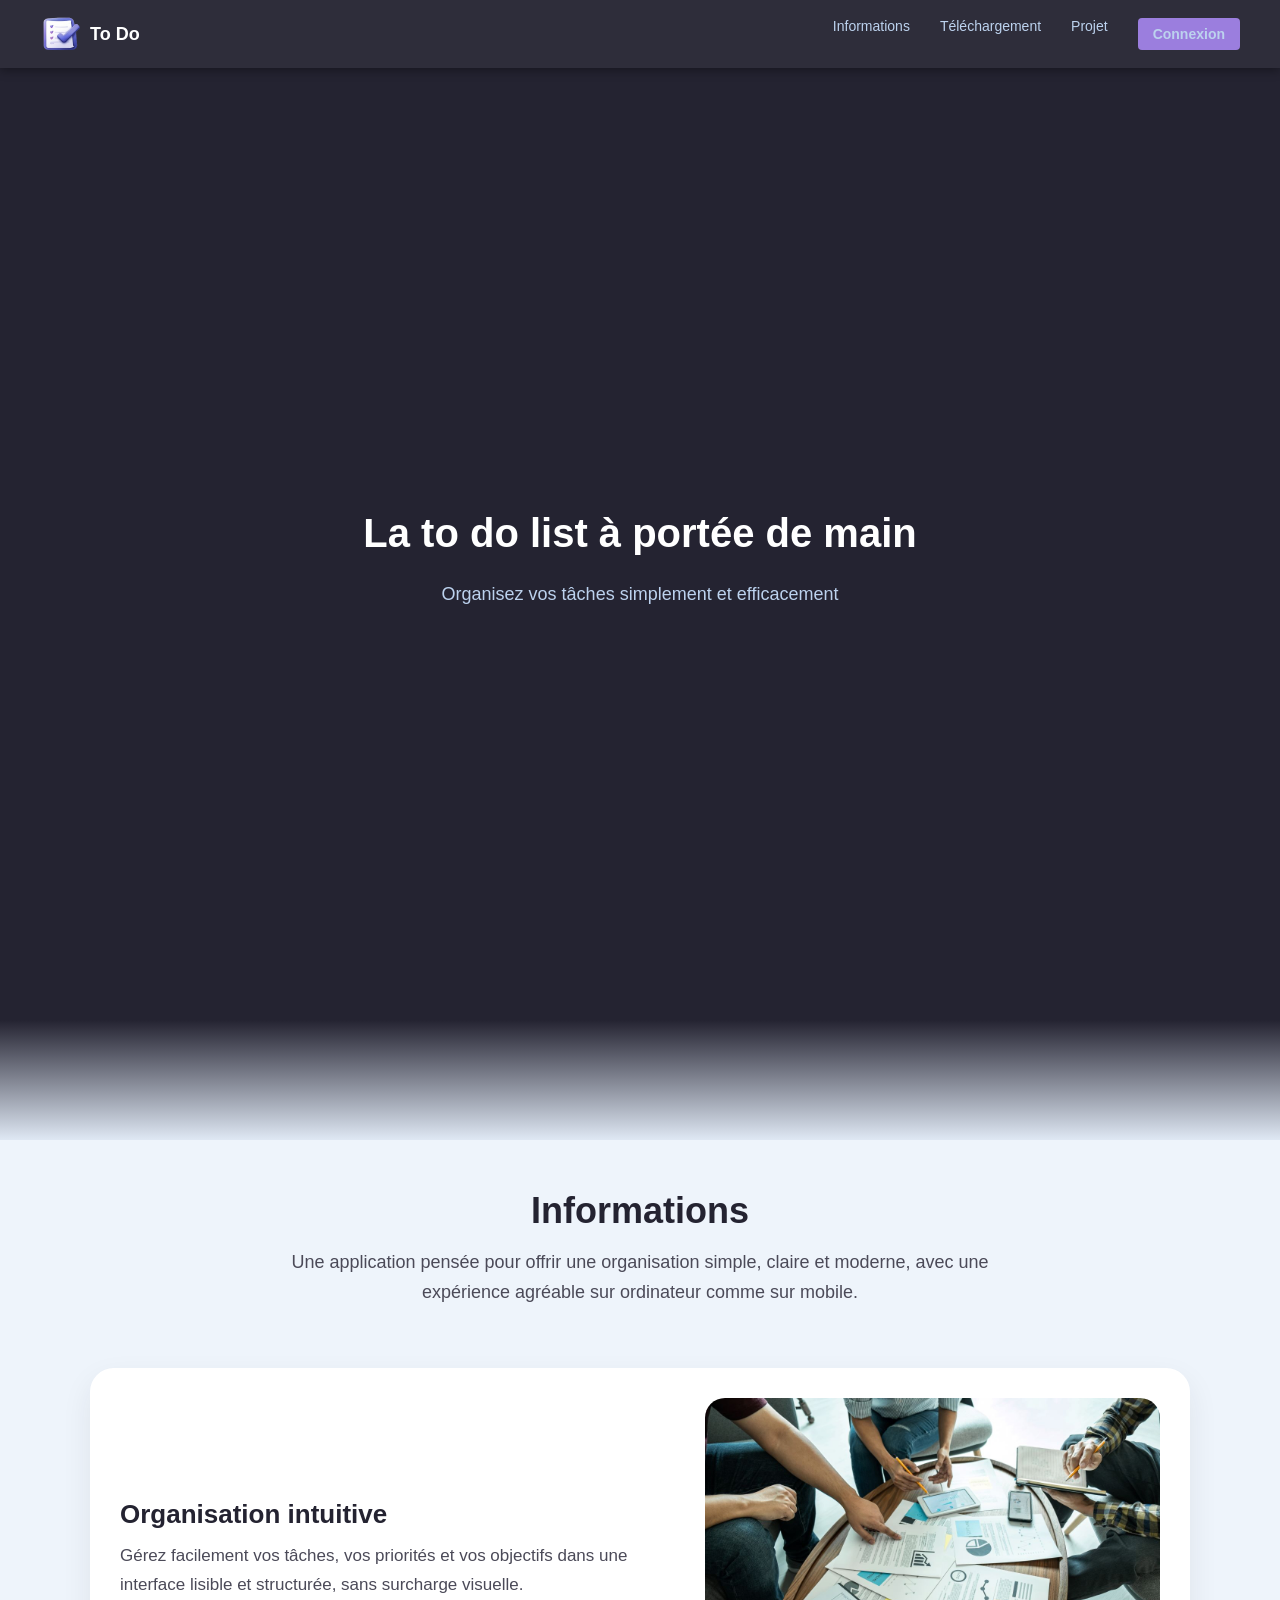
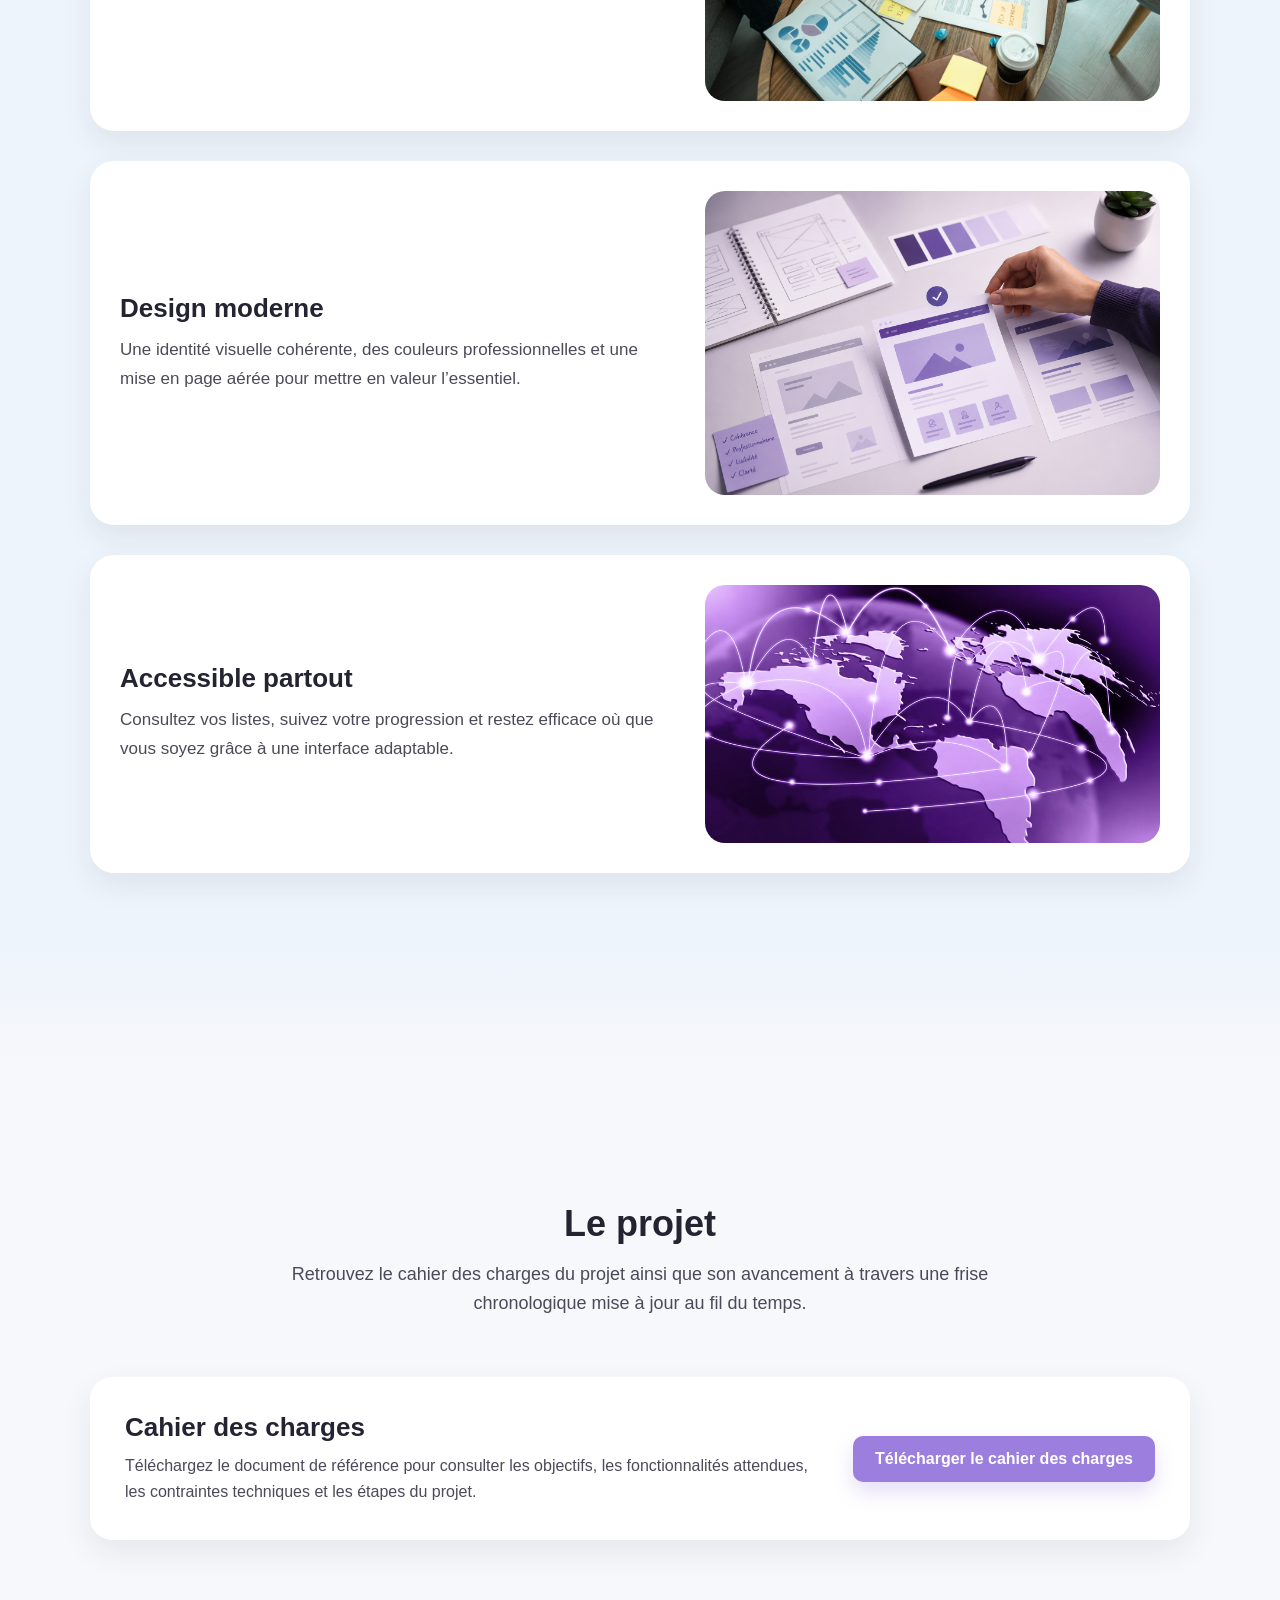
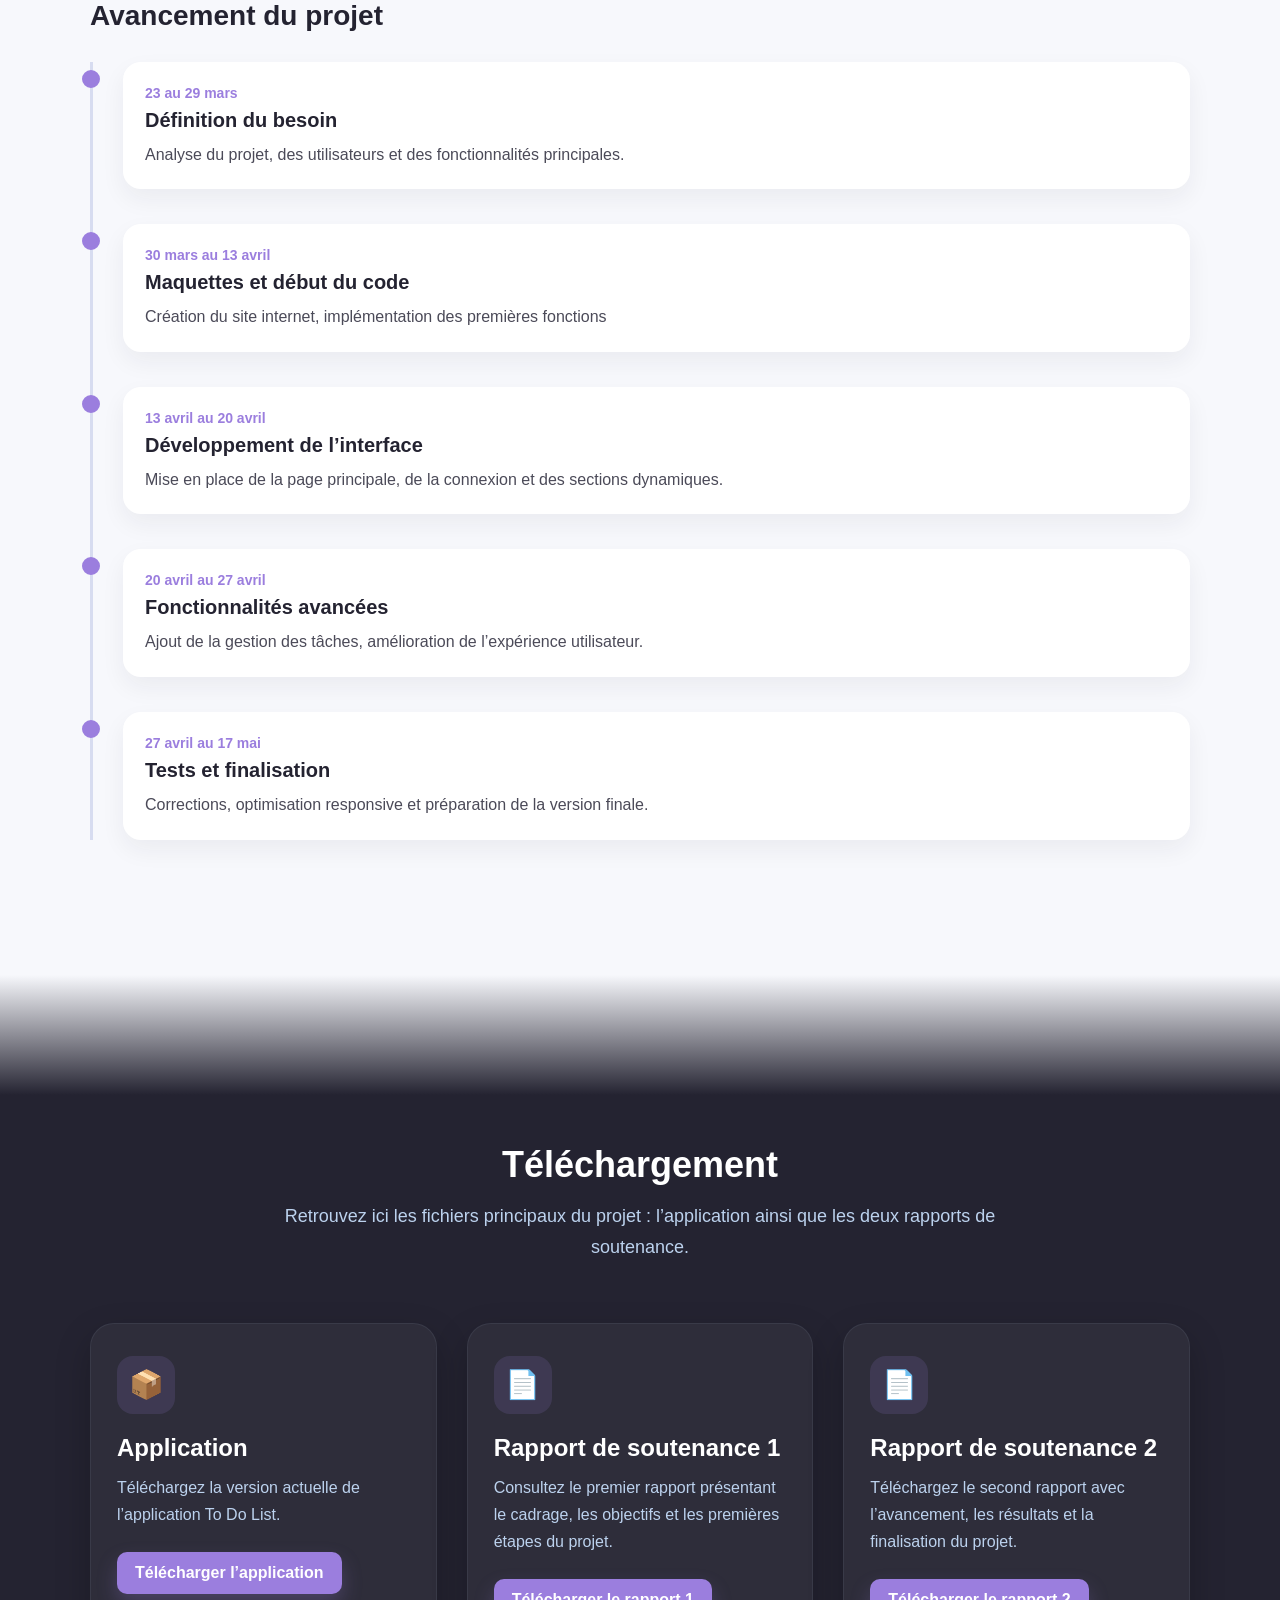
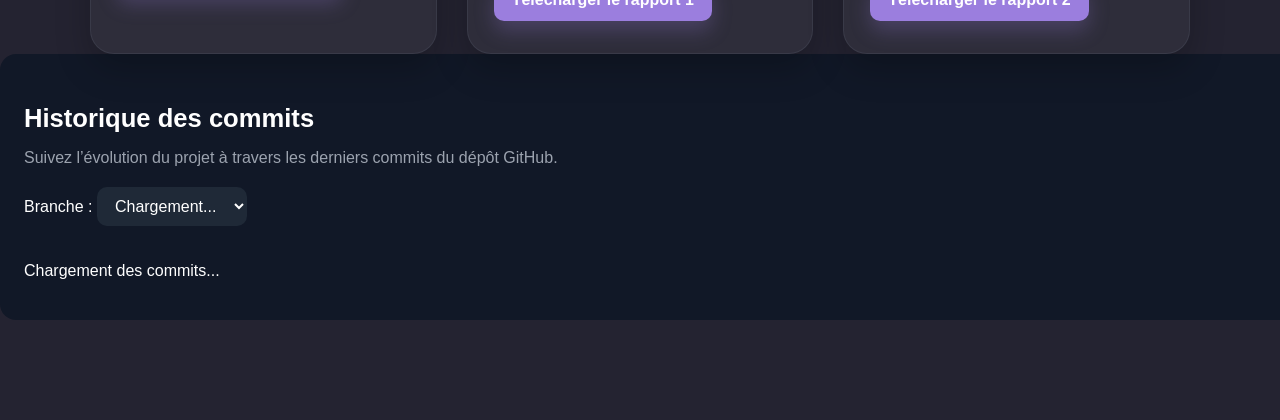
==== docs/index.html @ 69f5db8e "Rename accueil.html to index.html" ====
<!DOCTYPE html>
<html lang="fr">
<head>
    <meta charset="UTF-8">
    <meta name="viewport" content="width=device-width, initial-scale=1.0">
    <link rel="stylesheet" href="style.css">
    <title>To Do</title>
</head>

<script>
const OWNER = "S4Returnees";
const REPO = "Task-List";

const branchSelect = document.getElementById("branch-select");
const commitList = document.getElementById("commit-list");

async function loadBranches() {

    commitList.innerHTML = "Chargement...";

    const TOKEN = "TON_NOUVEAU_TOKEN";

    const url = `https://api.github.com/repos/${OWNER}/${REPO}/branches`;

    try {

        const response = await fetch(url, {
            headers: {
                Authorization: `Bearer ${TOKEN}`
            }
        });

        if (!response.ok) {
            throw new Error(`Erreur GitHub : ${response.status}`);
        }

        const branches = await response.json();

        branchSelect.innerHTML = "";

        branches.forEach(branch => {
            const option = document.createElement("option");
            option.value = branch.name;
            option.textContent = branch.name;
            branchSelect.appendChild(option);
        });

        if (branches.length > 0) {
            loadCommits(branches[0].name);
        }

    } catch (error) {
        console.error(error);

        commitList.innerHTML = `
            <p style="color:red;">
                Impossible de charger les branches : ${error.message}
            </p>
        `;
    }
}

async function loadCommits(branchName) {

    commitList.innerHTML = `
        <p class="loading-text">
            Chargement des commits...
        </p>
    `;

    try {

        const response = await fetch(
            `https://api.github.com/repos/${OWNER}/${REPO}/commits?sha=${branchName}`
        );

        if (!response.ok) {
            throw new Error(
                `Erreur GitHub : ${response.status}`
            );
        }

        const commits = await response.json();

        commitList.innerHTML = "";

        commits.forEach(commit => {

            const card = document.createElement("div");
            card.className = "commit-card";

            const date = new Date(
                commit.commit.author.date
            ).toLocaleString();

            card.innerHTML = `
                <div class="commit-message">
                    ${commit.commit.message}
                </div>

                <div class="commit-meta">
                    👤 ${commit.commit.author.name}<br>
                    📅 ${date}
                </div>

                <a
                    class="commit-link"
                    href="${commit.html_url}"
                    target="_blank"
                >
                    Voir le commit →
                </a>
            `;

            commitList.appendChild(card);
        });

    } catch (error) {

        console.error(error);

        commitList.innerHTML = `
            <p style="color:red;">
                Impossible de charger les commits :
                ${error.message}
            </p>
        `;
    }
}

branchSelect.addEventListener("change", (e) => {
    loadCommits(e.target.value);
});

loadBranches();
</script>

<body>
<header class="header">
    <div class="container">
        <div class="logo-container">
            <img src="images/logo_v1.png" alt="Logo" class="logo">
            <span class="title">To Do</span>
        </div>

        <nav class="nav">
            <a href="#information">Informations</a>
            <a href="#telechargement">Téléchargement</a>
            <a href="#projet">Projet</a>
            <a href="connection.html" class="btn-login">Connexion</a>
        </nav>
    </div>
</header>

<section class="hero">
    <h1>La to do list à portée de main</h1>
    <p>Organisez vos tâches simplement et efficacement</p>
</section>

<section id="information" class="info-section">
<div class="section-transition transition-dark-to-light"></div>

    <div class="info-container">
        <div class="info-intro">
            <h2>Informations</h2>
            <p>
                Une application pensée pour offrir une organisation simple, claire
                et moderne, avec une expérience agréable sur ordinateur comme sur mobile.
            </p>
        </div>

        <div class="info-grid">
            <div class="info-card">
                <div class="info-card-text">
                    <h3>Organisation intuitive</h3>
                    <p>
                        Gérez facilement vos tâches, vos priorités et vos objectifs dans
                        une interface lisible et structurée, sans surcharge visuelle.
                    </p>
                </div>
                <div class="info-card-image">
                    <img src="images/gestion.png" alt="Organisation des tâches">
                </div>
            </div>

            <div class="info-card">
                <div class="info-card-text">
                    <h3>Design moderne</h3>
                    <p>
                        Une identité visuelle cohérente, des couleurs professionnelles
                        et une mise en page aérée pour mettre en valeur l’essentiel.
                    </p>
                </div>
                <div class="info-card-image">
                    <img src="images/design.png" alt="Design moderne de l'application">
                </div>
            </div>

            <div class="info-card">
                <div class="info-card-text">
                    <h3>Accessible partout</h3>
                    <p>
                        Consultez vos listes, suivez votre progression et restez efficace
                        où que vous soyez grâce à une interface adaptable.
                    </p>
                </div>
                <div class="info-card-image">
                    <img src="images/accessible.png" alt="Application accessible partout">
                </div>
            </div>
        </div>
    </div>

    <div class="section-transition transition-light-to-project"></div>
</section>
<section id="projet" class="project-section">
    <div class="project-container">

        <div class="project-intro">
            <h2>Le projet</h2>
            <p>
                Retrouvez le cahier des charges du projet ainsi que son avancement
                à travers une frise chronologique mise à jour au fil du temps.
            </p>
        </div>

        <div class="project-doc">
            <div class="project-doc-text">
                <h3>Cahier des charges</h3>
                <p>
                    Téléchargez le document de référence pour consulter les objectifs,
                    les fonctionnalités attendues, les contraintes techniques et les
                    étapes du projet.
                </p>
            </div>

            <a href="documents/cahier_des_charges.pdf" download class="download-btn">
                Télécharger le cahier des charges
            </a>
        </div>

        <div class="timeline-block">
            <h3>Avancement du projet</h3>

            <div class="timeline">
                <div class="timeline-item done">
                    <div class="timeline-dot"></div>
                    <div class="timeline-content">
                        <span class="timeline-date">23 au 29 mars</span>
                        <h4>Définition du besoin</h4>
                        <p>Analyse du projet, des utilisateurs et des fonctionnalités principales.</p>
                    </div>
                </div>

                <div class="timeline-item done">
                    <div class="timeline-dot"></div>
                    <div class="timeline-content">
                        <span class="timeline-date">30 mars au 13 avril</span>
                        <h4>Maquettes et début du code</h4>
                        <p>Création du site internet, implémentation des premières fonctions</p>
                    </div>
                </div>

                <div class="timeline-item done">
                    <div class="timeline-dot"></div>
                    <div class="timeline-content">
                        <span class="timeline-date">13 avril au 20 avril</span>
                        <h4>Développement de l’interface</h4>
                        <p>Mise en place de la page principale, de la connexion et des sections dynamiques.</p>
                    </div>
                </div>

                <div class="timeline-item done">
                    <div class="timeline-dot"></div>
                    <div class="timeline-content">
                        <span class="timeline-date">20 avril au 27 avril</span>
                        <h4>Fonctionnalités avancées</h4>
                        <p>Ajout de la gestion des tâches, amélioration de l’expérience utilisateur.</p>
                    </div>
                </div>

                <div class="timeline-item done">
                    <div class="timeline-dot"></div>
                    <div class="timeline-content">
                        <span class="timeline-date">27 avril au 17 mai</span>
                        <h4>Tests et finalisation</h4>
                        <p>Corrections, optimisation responsive et préparation de la version finale.</p>
                    </div>
                </div>
            </div>
        </div>

    </div>
</section>
<section id="telechargement" class="download-section">
    <div class="section-transition transition-project-to-download"></div>

    <div class="download-container">
        <div class="download-intro">
            <h2>Téléchargement</h2>
            <p>
                Retrouvez ici les fichiers principaux du projet : l’application
                ainsi que les deux rapports de soutenance.
            </p>
        </div>

        <div class="download-grid">
            <div class="download-card">
                <div class="download-icon">📦</div>
                <h3>Application</h3>
                <p>
                    Téléchargez la version actuelle de l’application To Do List.
                </p>
                <a href="telechargements/application.zip" download class="download-btn-dark">
                    Télécharger l’application
                </a>
            </div>

            <div class="download-card">
                <div class="download-icon">📄</div>
                <h3>Rapport de soutenance 1</h3>
                <p>
                    Consultez le premier rapport présentant le cadrage, les objectifs
                    et les premières étapes du projet.
                </p>
                <a href="telechargements/rapport_soutenance_1.pdf" download class="download-btn-dark">
                    Télécharger le rapport 1
                </a>
            </div>

            <div class="download-card">
                <div class="download-icon">📄</div>
                <h3>Rapport de soutenance 2</h3>
                <p>
                    Téléchargez le second rapport avec l’avancement, les résultats
                    et la finalisation du projet.
                </p>
                <a href="telechargements/rapport_soutenance_2.pdf" download class="download-btn-dark">
                    Télécharger le rapport 2
                </a>
            </div>
        </div>
    </div>
<div class="github-history">
    <div class="github-history-header">
        <h3>Historique des commits</h3>
        <p>
            Suivez l’évolution du projet à travers les derniers commits du dépôt GitHub.
        </p>
    </div>

    <!-- Sélection de branche -->
    <div class="branch-selector">
        <label for="branch-select">Branche :</label>

        <select id="branch-select">
            <option>Chargement...</option>
        </select>
    </div>

    <!-- Liste scrollable -->
    <div id="commit-list" class="commit-list">
        <p class="loading-text">Chargement des commits...</p>
    </div>
</div>
</section>

</body>
---- docs/style.css ----
html {
    scroll-behavior: smooth;
}

body {
    margin: 0;
    font-family: Arial, sans-serif;
    background-color: #242331;
    color: white;
}

.header {
    position: fixed;
    top: 0;
    width: 100%;
    background-color: #2e2d3a;
    box-shadow: 0 2px 10px rgba(0,0,0,0.4);
    z-index: 1000;
}

.container {
    max-width: 1200px;
    margin: auto;
    padding: 15px 30px;

    display: flex;
    justify-content: space-between;
    align-items: center;
}

.logo-container {
    display: flex;
    align-items: center;
    gap: 10px;
}

.logo {
    width: 40px;
}

.title {
    font-weight: bold;
    font-size: 18px;
}

.btn-login {
    background-color: #9b7ede;
    color: white;
    padding: 8px 15px;
    border-radius: 4px;
    text-decoration: none;
    font-weight: bold;
    transition: 0.3s;
}

.btn-login:hover {
    background-color: #7e63c9;
}

.nav {
    display: flex;
    gap: 30px;
}

.nav a {
    text-decoration: none;
    color: #bcd2ee;
    font-size: 14px;
    position: relative;
    transition: 0.3s;
}

.nav a:hover {
    color: #9b7ede;
}

.nav a::after {
    content: "";
    position: absolute;
    bottom: -5px;
    left: 0;
    width: 0;
    height: 2px;
    background: #9b7ede;
    transition: 0.3s;
}

.nav a:hover::after {
    width: 100%;
}

.hero {
    height: 100vh;
    display: flex;
    flex-direction: column;
    justify-content: center;
    align-items: center;

    text-align: center;
    padding: 20px;
}

.hero h1 {
    font-size: 40px;
    margin-bottom: 10px;
}

.hero p {
    color: #bcd2ee;
    font-size: 18px;
}

body {
    padding-top: 80px;
}

.section-transition {
    width: 100%;
    height: 120px;
}

.transition-dark-to-light {
    background: linear-gradient(to bottom, #242331 0%, #dfe8f4 100%);
}

.transition-light-to-project {
    background: linear-gradient(to bottom, #eef4fb 0%, #f7f8fc 100%);
}


.info-section {
    background: #eef4fb;
    color: #242331;
    scroll-margin-top: 100px;
}

.info-container {
    max-width: 1100px;
    margin: 0 auto;
    padding: 20px 20px 80px 20px;
}

.info-intro {
    text-align: center;
    margin-bottom: 60px;
}

.info-intro h2 {
    font-size: 36px;
    margin-bottom: 15px;
}

.info-intro p {
    max-width: 760px;
    margin: 0 auto;
    font-size: 18px;
    line-height: 1.7;
    color: #4b4a58;
}


.info-grid {
    display: flex;
    flex-direction: column;
    gap: 30px;
}

.info-card {
    background: white;
    border-radius: 24px;
    padding: 30px;
    box-shadow: 0 12px 30px rgba(36, 35, 49, 0.08);

    display: flex;
    align-items: center;
    justify-content: space-between;
    gap: 30px;
    flex-wrap: wrap;

    opacity: 0;
    transform: translateY(30px);
    animation: fadeUp 0.8s ease forwards;
}

.info-card:nth-child(2) {
    animation-delay: 0.15s;
}

.info-card:nth-child(3) {
    animation-delay: 0.3s;
}

.info-card-text {
    flex: 1 1 420px;
}

.info-card-text h3 {
    margin-top: 0;
    margin-bottom: 12px;
    font-size: 26px;
    color: #242331;
}

.info-card-text p {
    margin: 0;
    font-size: 17px;
    line-height: 1.7;
    color: #4b4a58;
}

.info-card-image {
    flex: 1 1 320px;
    min-height: 220px;
    border-radius: 20px;
    overflow: hidden;
    background: #dfe8f4;
    display: flex;
    align-items: center;
    justify-content: center;
}

.info-card-image img {
    width: 100%;
    height: 100%;
    object-fit: cover;
    display: block;
}


@keyframes fadeUp {
    to {
        opacity: 1;
        transform: translateY(0);
    }
}

.project-section {
    background: #f7f8fc;
    color: #242331;
    padding: 100px 20px;
    scroll-margin-top: 100px;
}

.project-container {
    max-width: 1100px;
    margin: 0 auto;
}

.project-intro {
    text-align: center;
    margin-bottom: 60px;
}

.project-intro h2 {
    font-size: 36px;
    margin-bottom: 15px;
}

.project-intro p {
    max-width: 700px;
    margin: 0 auto;
    font-size: 18px;
    line-height: 1.6;
    color: #4b4a58;
}

.project-doc {
    background: white;
    border-radius: 22px;
    padding: 35px;
    margin-bottom: 60px;
    box-shadow: 0 12px 30px rgba(36, 35, 49, 0.08);

    display: flex;
    justify-content: space-between;
    align-items: center;
    gap: 30px;
    flex-wrap: wrap;
}

.project-doc-text {
    flex: 1 1 500px;
}

.project-doc-text h3 {
    margin-top: 0;
    margin-bottom: 10px;
    font-size: 26px;
}

.project-doc-text p {
    margin: 0;
    line-height: 1.6;
    color: #4b4a58;
}

.download-btn {
    display: inline-block;
    background: #9b7ede;
    color: white;
    text-decoration: none;
    padding: 14px 22px;
    border-radius: 10px;
    font-weight: 600;
    transition: 0.3s;
    box-shadow: 0 10px 20px rgba(155, 126, 222, 0.25);
}

.download-btn:hover {
    background: #8667db;
    transform: translateY(-2px);
}

.timeline-block h3 {
    font-size: 28px;
    margin-bottom: 30px;
}

.timeline {
    position: relative;
    padding-left: 30px;
    border-left: 3px solid #d7dcf0;
}

.timeline-item {
    position: relative;
    margin-bottom: 35px;
}

.timeline-dot {
    position: absolute;
    left: -41px;
    top: 8px;
    width: 18px;
    height: 18px;
    border-radius: 50%;
    background: white;
    border: 3px solid #9b7ede;
    box-sizing: border-box;
}

.timeline-content {
    background: white;
    padding: 22px;
    border-radius: 18px;
    box-shadow: 0 10px 24px rgba(36, 35, 49, 0.06);
}

.timeline-date {
    display: inline-block;
    margin-bottom: 8px;
    font-size: 14px;
    font-weight: 600;
    color: #9b7ede;
}

.timeline-content h4 {
    margin: 0 0 10px 0;
    font-size: 20px;
}

.timeline-content p {
    margin: 0;
    color: #4b4a58;
    line-height: 1.6;
}
.timeline-item.done .timeline-dot {
    background: #9b7ede;
}

.timeline-item.current .timeline-dot {
    background: #bcd2ee;
    border-color: #242331;
}

.timeline-item.current .timeline-content {
    border: 2px solid #9b7ede;
}

@media (max-width: 768px) {
    .project-intro h2 {
        font-size: 30px;
    }

    .project-doc {
        padding: 25px;
    }

    .timeline {
        padding-left: 20px;
    }

    .timeline-dot {
        left: -31px;
    }
}
.transition-project-to-download {
    background: linear-gradient(to bottom, #f7f8fc 0%, #242331 100%);
}

.download-section {
    background: #242331;
    color: white;
    padding-bottom: 100px;
    scroll-margin-top: 100px;
}

.download-container {
    max-width: 1100px;
    margin: 0 auto;
    padding: 20px 20px 0 20px;
}

.download-intro {
    text-align: center;
    margin-bottom: 60px;
}

.download-intro h2 {
    font-size: 36px;
    margin-bottom: 15px;
    color: white;
}

.download-intro p {
    max-width: 760px;
    margin: 0 auto;
    font-size: 18px;
    line-height: 1.7;
    color: #bcd2ee;
}

.download-grid {
    display: grid;
    grid-template-columns: repeat(3, 1fr);
    gap: 30px;
}

.download-card {
    background: #2e2d3a;
    border: 1px solid rgba(188, 210, 238, 0.08);
    border-radius: 24px;
    padding: 32px 26px;
    box-shadow: 0 14px 35px rgba(0, 0, 0, 0.22);
    transition: transform 0.3s ease, box-shadow 0.3s ease;
}

.download-card:hover {
    transform: translateY(-6px);
    box-shadow: 0 18px 40px rgba(0, 0, 0, 0.28);
}

.download-icon {
    width: 58px;
    height: 58px;
    border-radius: 16px;
    background: rgba(155, 126, 222, 0.15);
    color: #9b7ede;
    display: flex;
    align-items: center;
    justify-content: center;
    font-size: 28px;
    margin-bottom: 20px;
}

.download-card h3 {
    margin-top: 0;
    margin-bottom: 12px;
    font-size: 24px;
    color: white;
}

.download-card p {
    margin: 0 0 24px 0;
    font-size: 16px;
    line-height: 1.7;
    color: #bcd2ee;
}

.download-btn-dark {
    display: inline-block;
    background: #9b7ede;
    color: white;
    text-decoration: none;
    padding: 12px 18px;
    border-radius: 10px;
    font-weight: 600;
    transition: background 0.3s ease, transform 0.3s ease;
    box-shadow: 0 10px 20px rgba(155, 126, 222, 0.25);
}

.download-btn-dark:hover {
    background: #8667db;
    transform: translateY(-2px);
}

@media (max-width: 950px) {
    .download-grid {
        grid-template-columns: 1fr;
    }

    .download-intro h2 {
        font-size: 30px;
    }

    .download-card {
        padding: 26px 22px;
    }
}
.github-history {
    background: #111827;
    border-radius: 16px;
    padding: 24px;
    color: white;
    width: 100%;
}

.github-history-header h3 {
    margin-bottom: 8px;
    font-size: 1.6rem;
}

.github-history-header p {
    color: #9ca3af;
    margin-bottom: 20px;
}

.branch-selector {
    margin-bottom: 20px;
}

#branch-select {
    padding: 10px 14px;
    border-radius: 10px;
    border: none;
    background: #1f2937;
    color: white;
    font-size: 1rem;
}

.commit-list {
    max-height: 500px;
    overflow-y: auto;
    display: flex;
    flex-direction: column;
    gap: 14px;
    padding-right: 10px;
}

/* Scrollbar custom */
.commit-list::-webkit-scrollbar {
    width: 8px;
}

.commit-list::-webkit-scrollbar-thumb {
    background: #374151;
    border-radius: 10px;
}

.commit-card {
    background: #1f2937;
    padding: 16px;
    border-radius: 14px;
    transition: 0.2s ease;
}

.commit-card:hover {
    transform: translateY(-2px);
    background: #263244;
}

.commit-message {
    font-weight: bold;
    margin-bottom: 10px;
    color: #fff;
}

.commit-meta {
    font-size: 0.9rem;
    color: #9ca3af;
}

.commit-link {
    display: inline-block;
    margin-top: 10px;
    color: #60a5fa;
    text-decoration: none;
}

.commit-link:hover {
    text-decoration: underline;
}
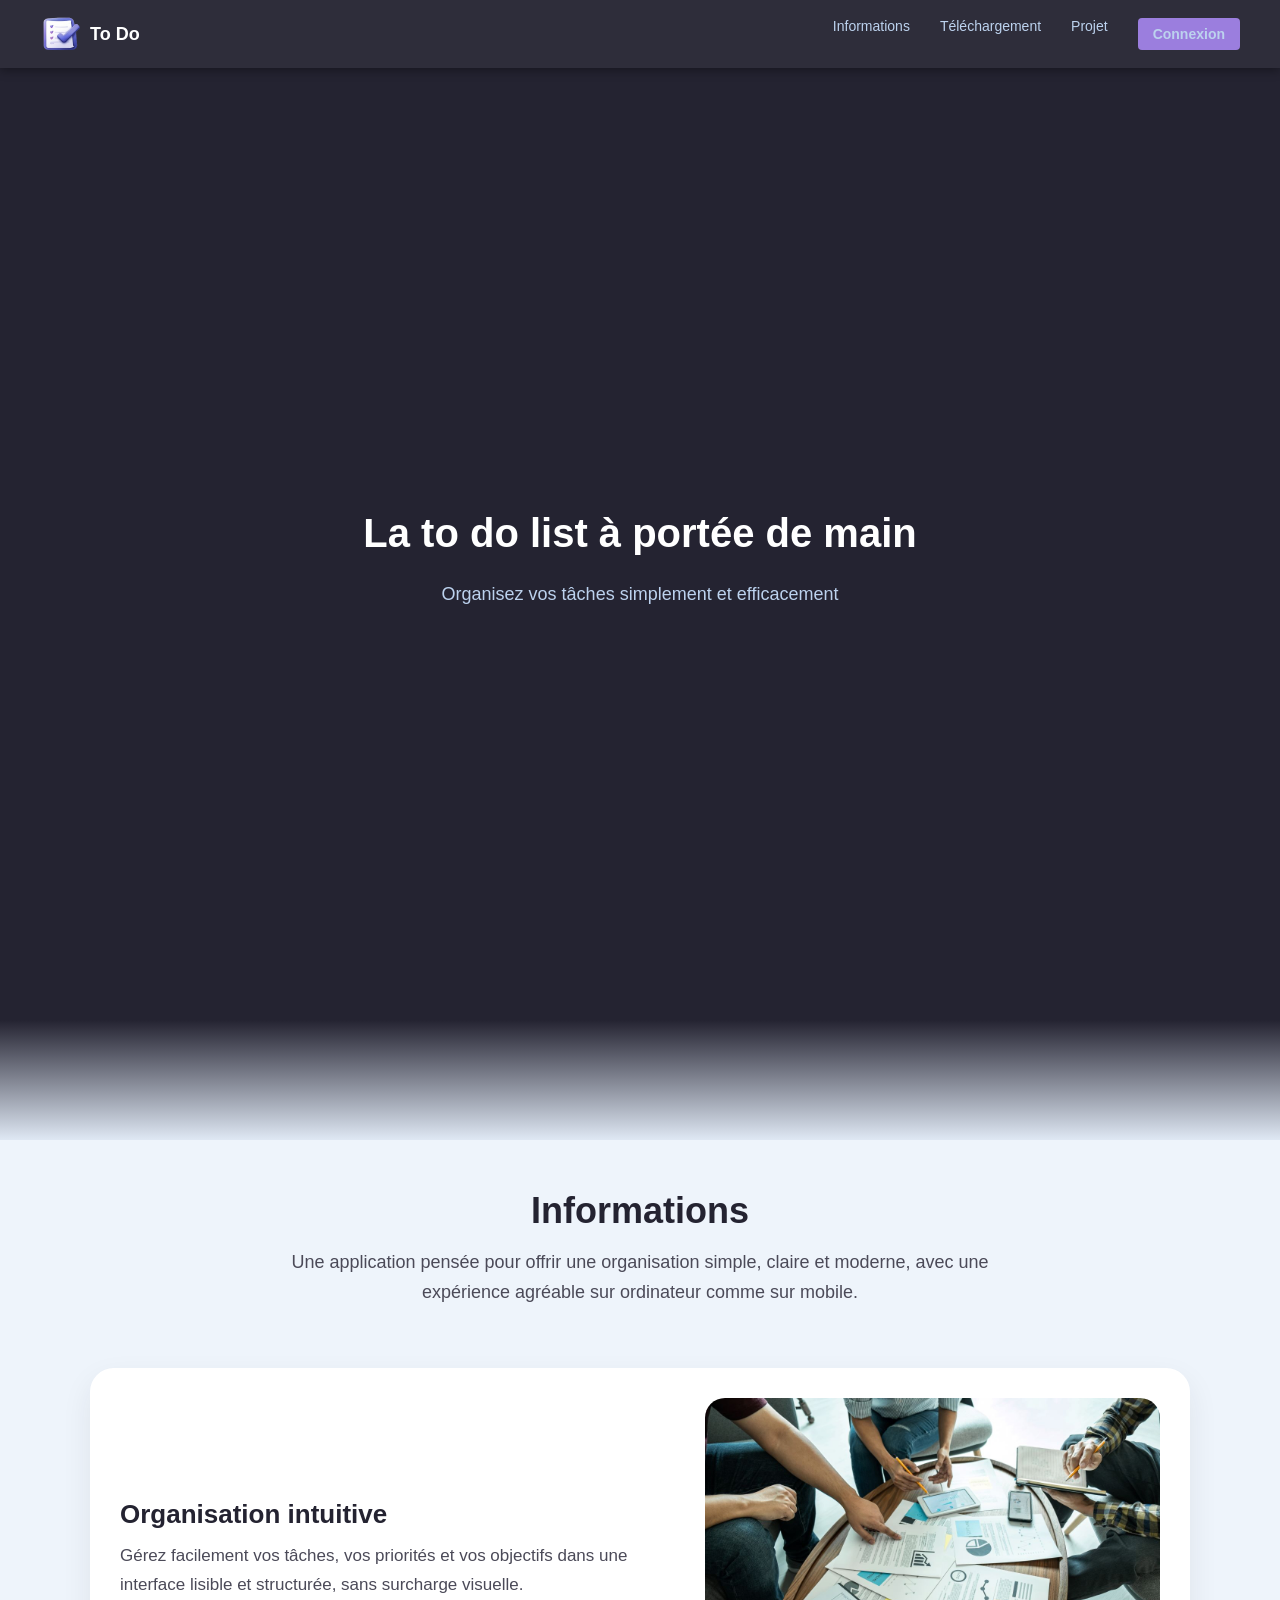
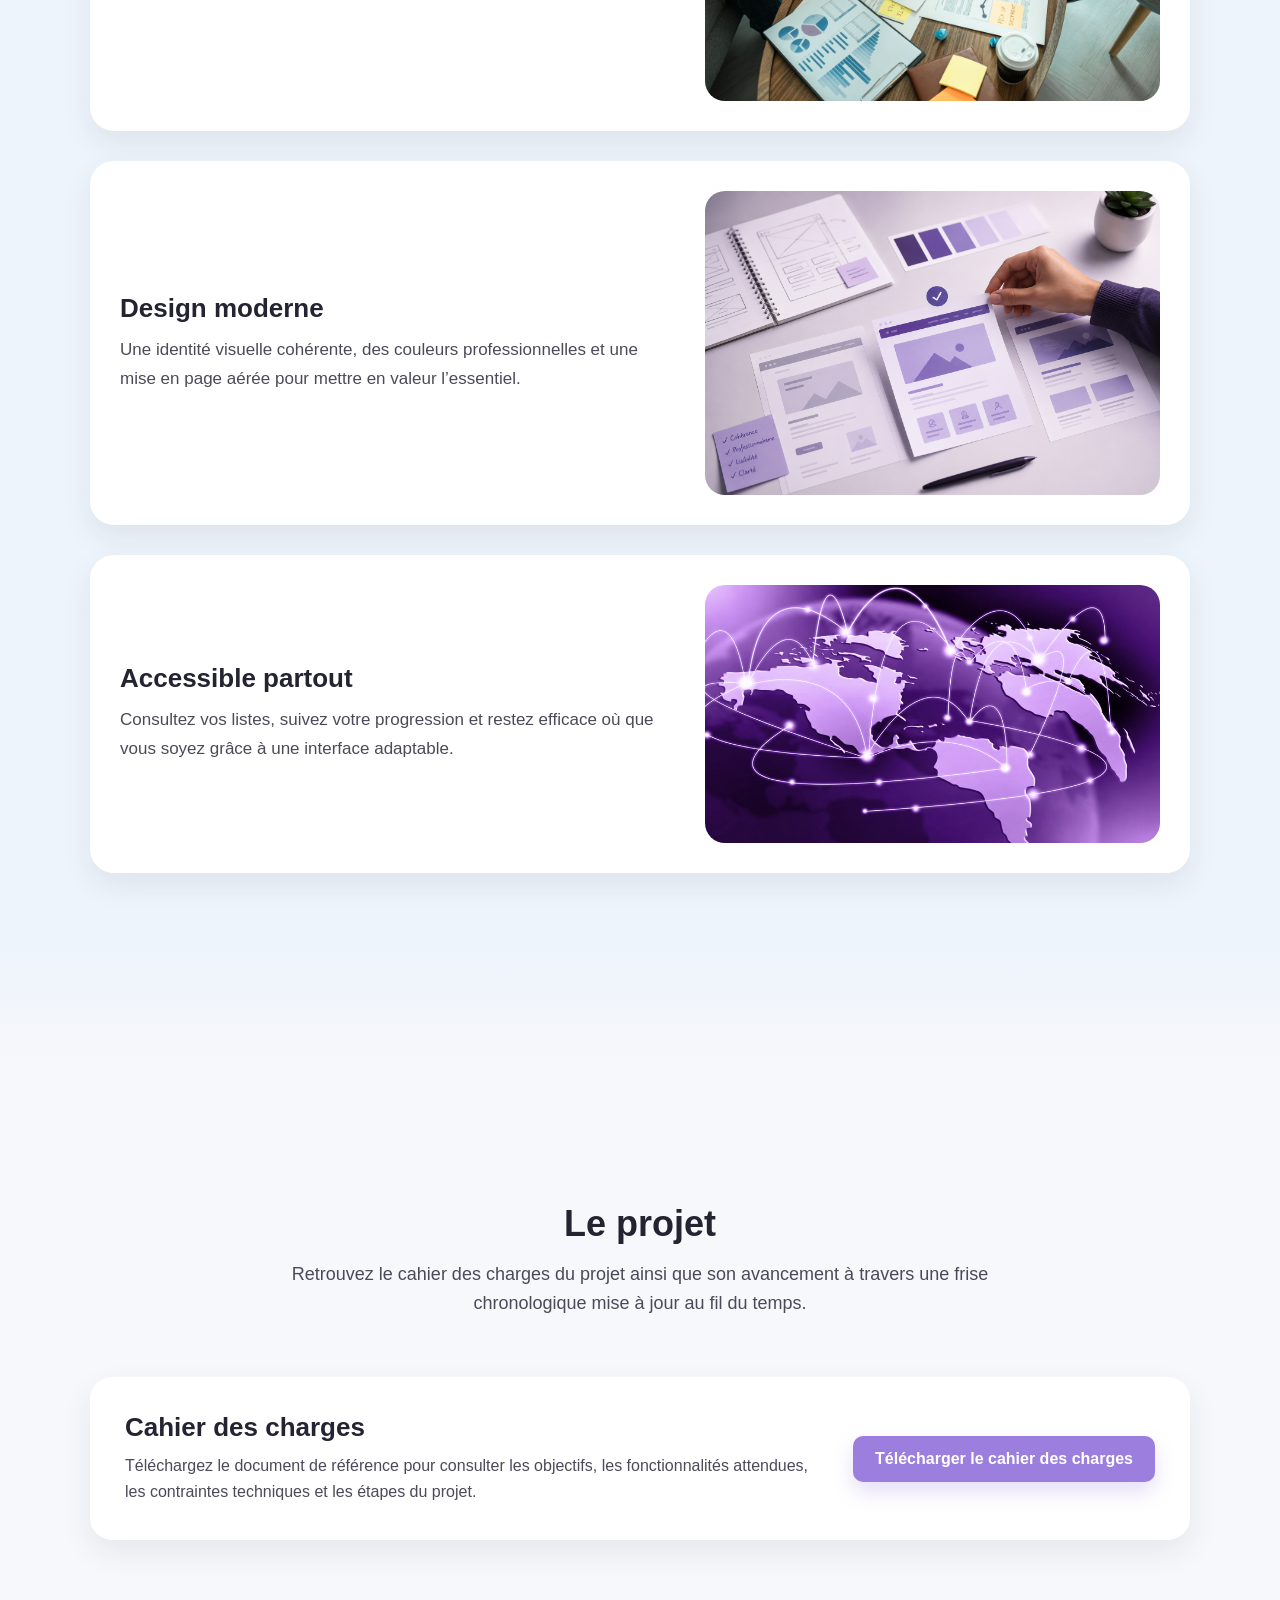
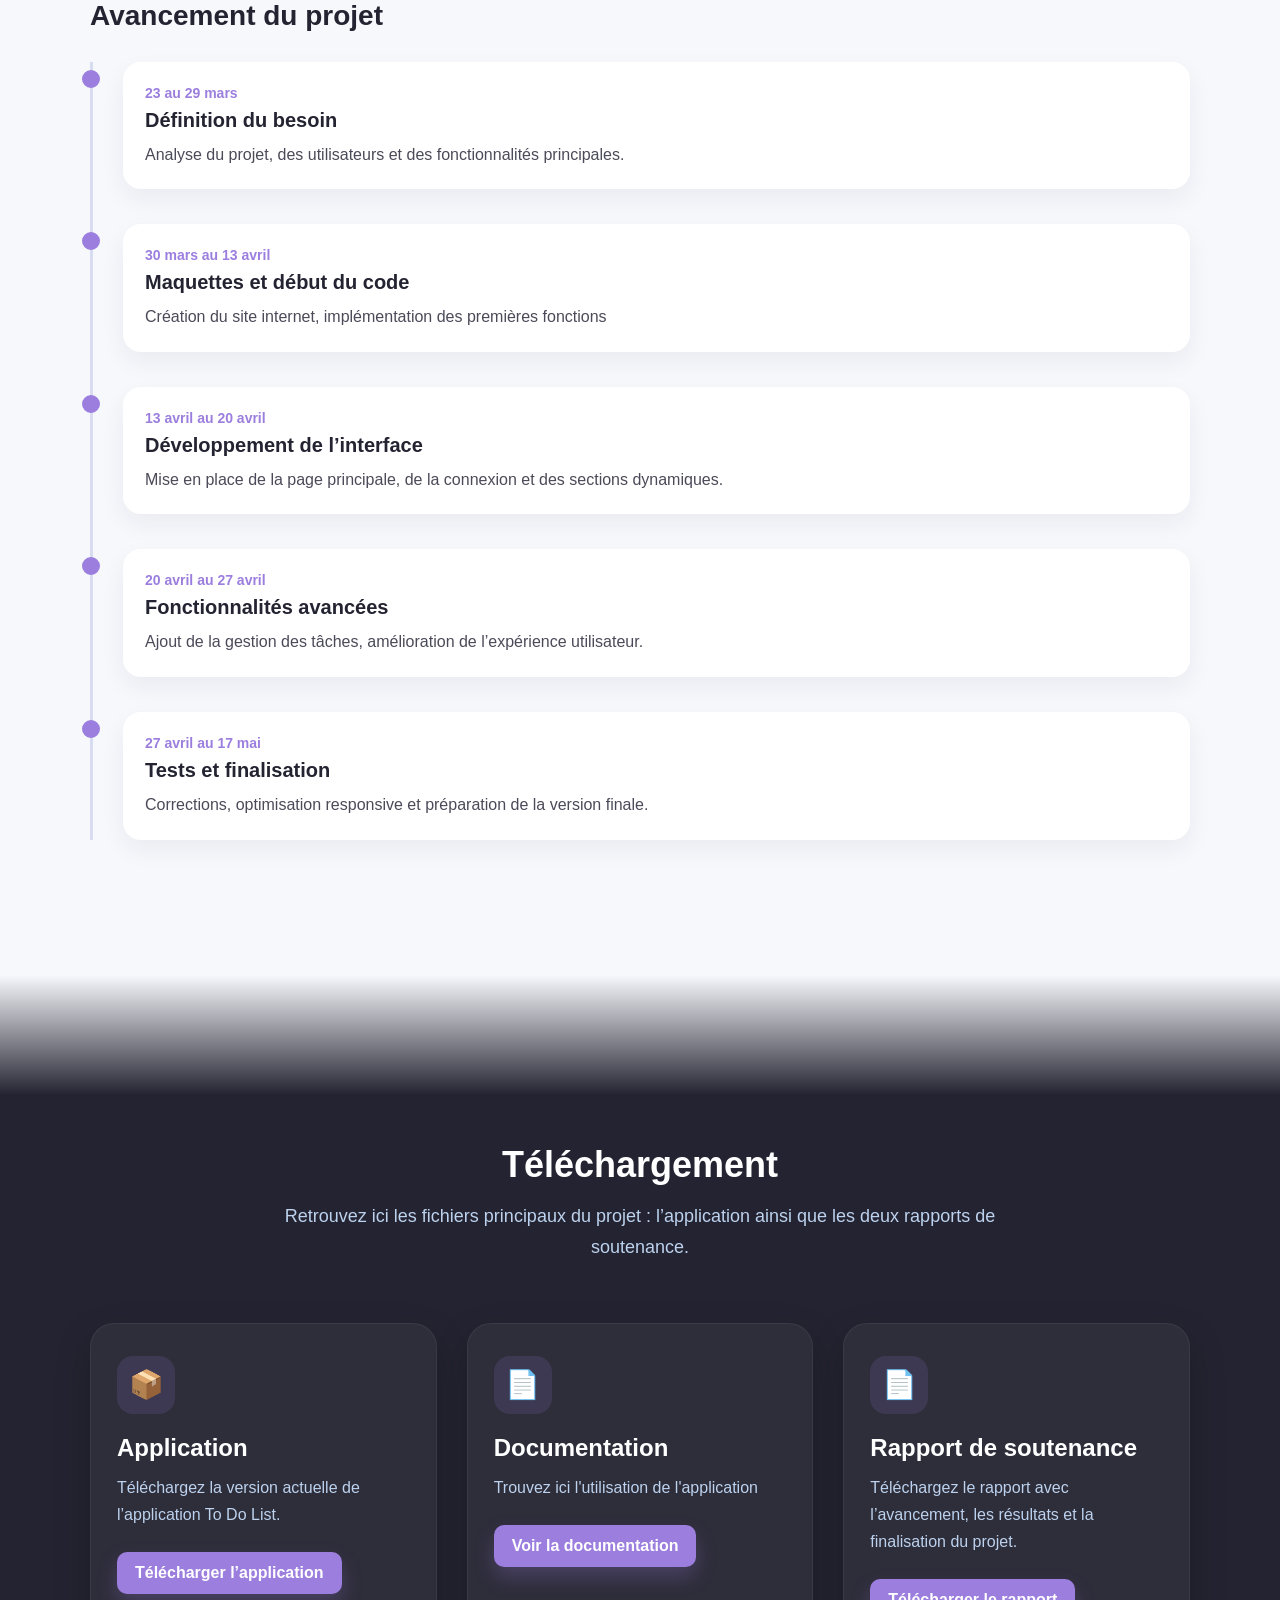
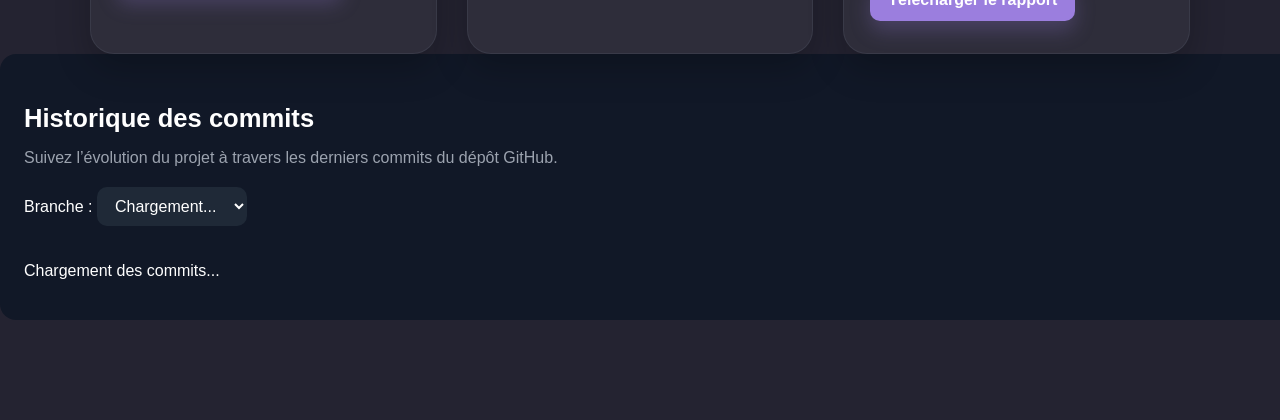
==== commit 5e055f02: "Modification for documentation" ====
--- a/docs/index.html
+++ b/docs/index.html
@@ -147,7 +147,7 @@
             <a href="#information">Informations</a>
             <a href="#telechargement">Téléchargement</a>
             <a href="#projet">Projet</a>
-            <a href="connection.html" class="btn-login">Connexion</a>
+            <a href="connexion/connection.html" class="btn-login">Connexion</a>
         </nav>
     </div>
 </header>
@@ -318,25 +318,24 @@
 
             <div class="download-card">
                 <div class="download-icon">📄</div>
-                <h3>Rapport de soutenance 1</h3>
+                <h3>Documentation </h3>
                 <p>
-                    Consultez le premier rapport présentant le cadrage, les objectifs
-                    et les premières étapes du projet.
+                    Trouvez ici l'utilisation de l'application
                 </p>
-                <a href="telechargements/rapport_soutenance_1.pdf" download class="download-btn-dark">
-                    Télécharger le rapport 1
+                <a href="https://github.com/S4Returnees/Task-List#%EF%B8%8F-usage" download class="download-btn-dark">
+                    Voir la documentation
                 </a>
             </div>
 
             <div class="download-card">
                 <div class="download-icon">📄</div>
-                <h3>Rapport de soutenance 2</h3>
+                <h3>Rapport de soutenance</h3>
                 <p>
-                    Téléchargez le second rapport avec l’avancement, les résultats
+                    Téléchargez le rapport avec l’avancement, les résultats
                     et la finalisation du projet.
                 </p>
                 <a href="telechargements/rapport_soutenance_2.pdf" download class="download-btn-dark">
-                    Télécharger le rapport 2
+                    Télécharger le rapport
                 </a>
             </div>
         </div>
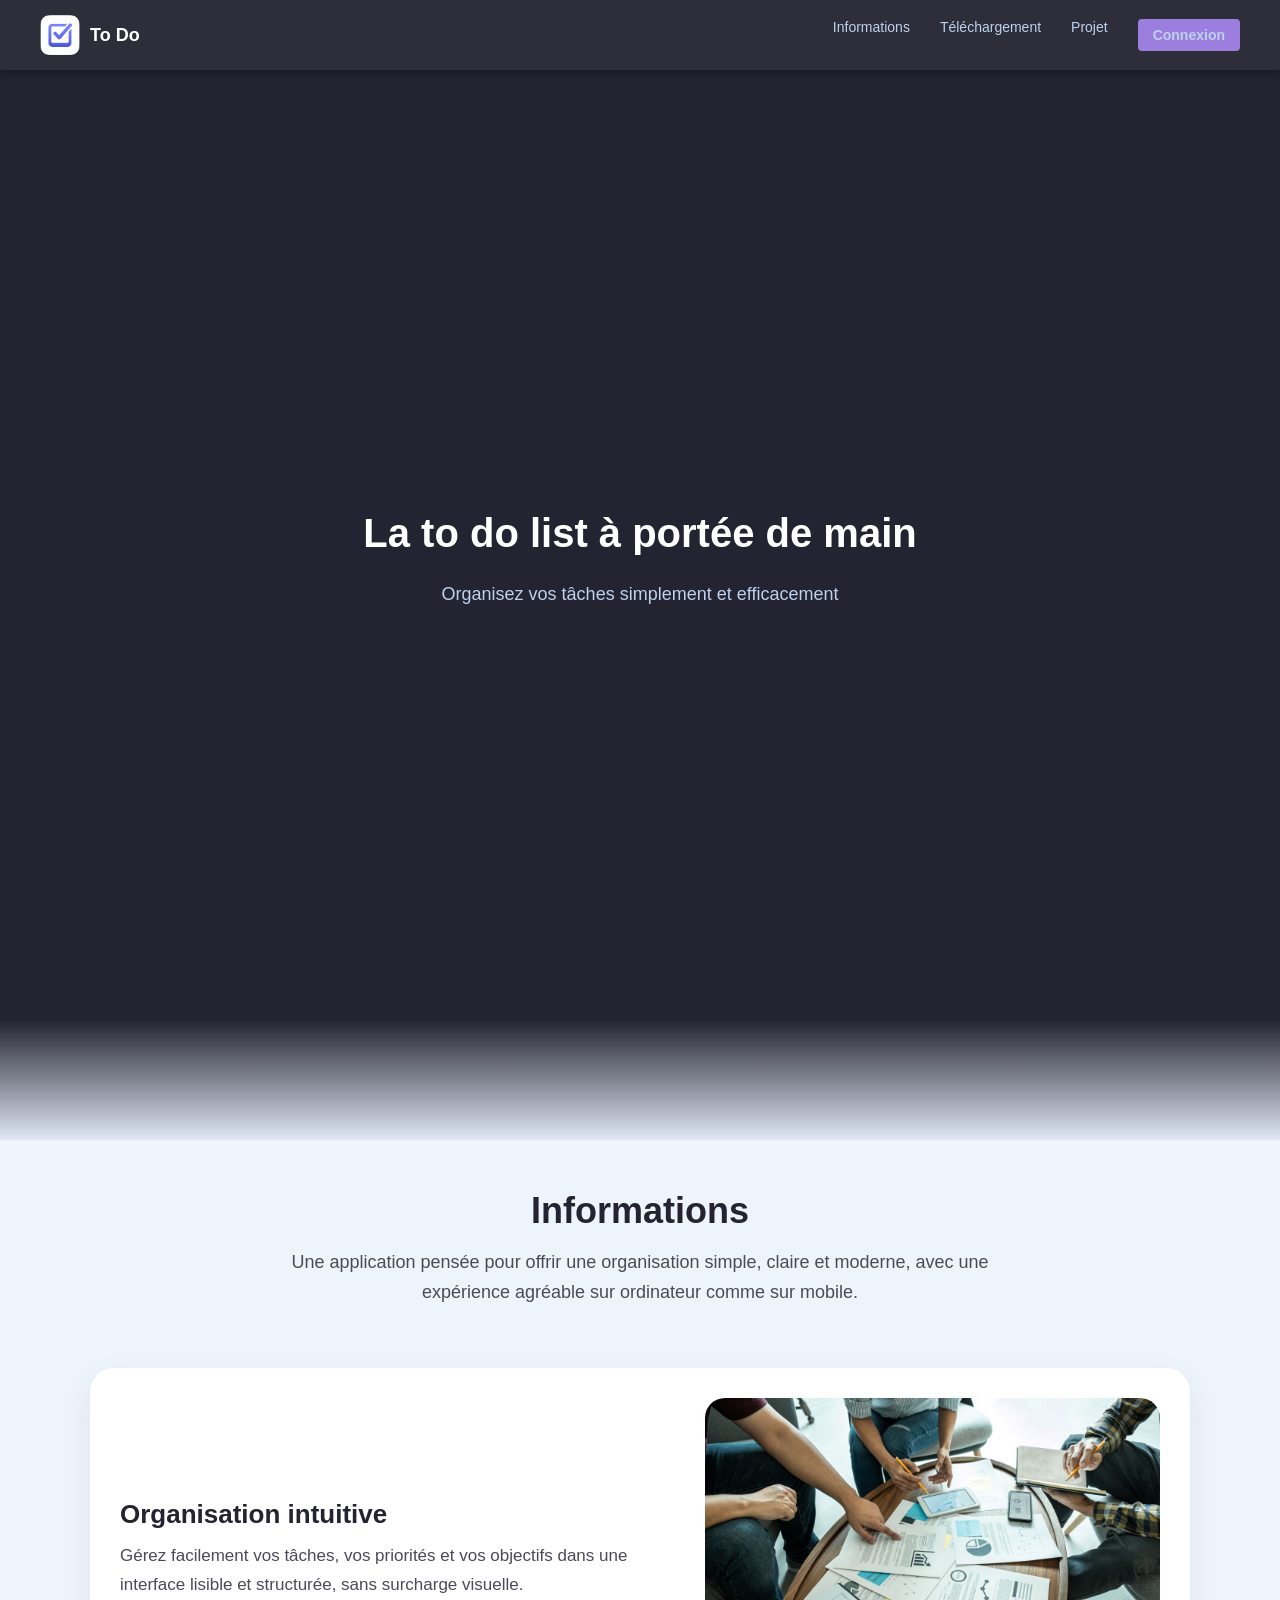
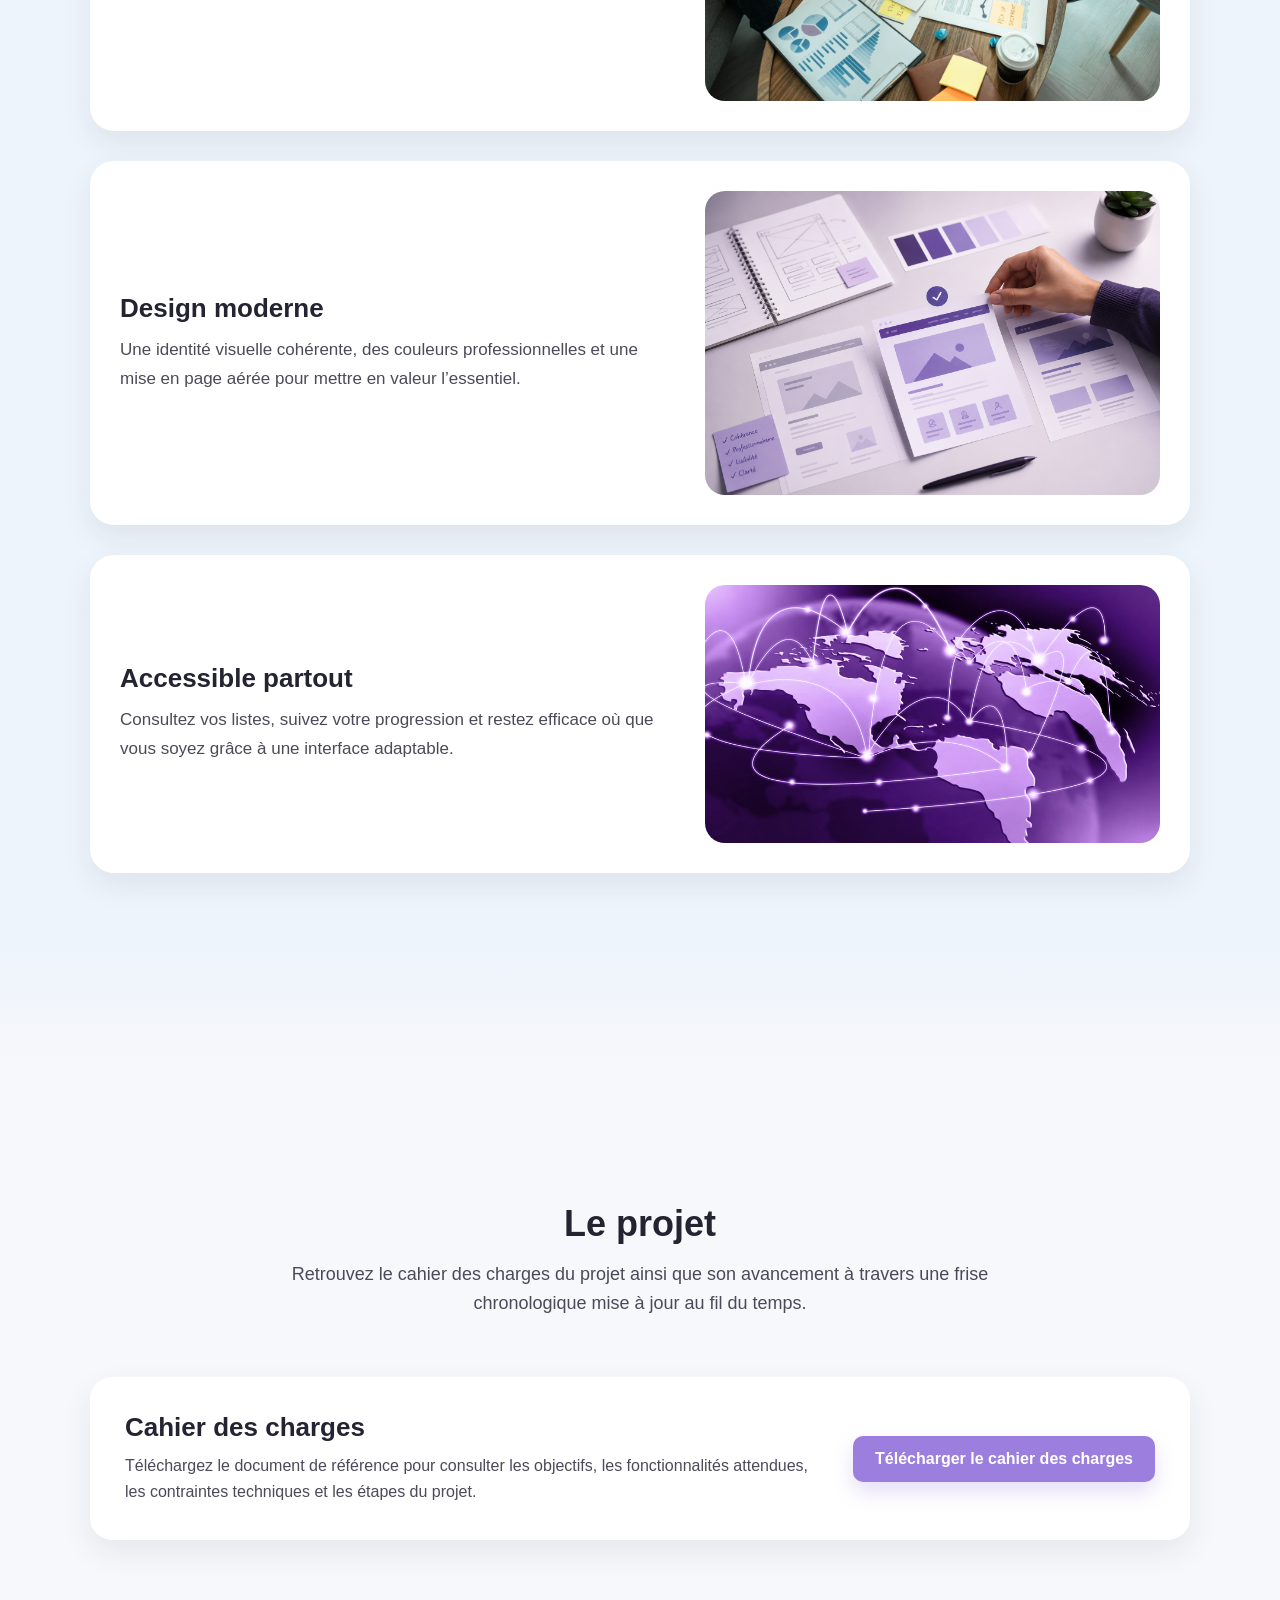
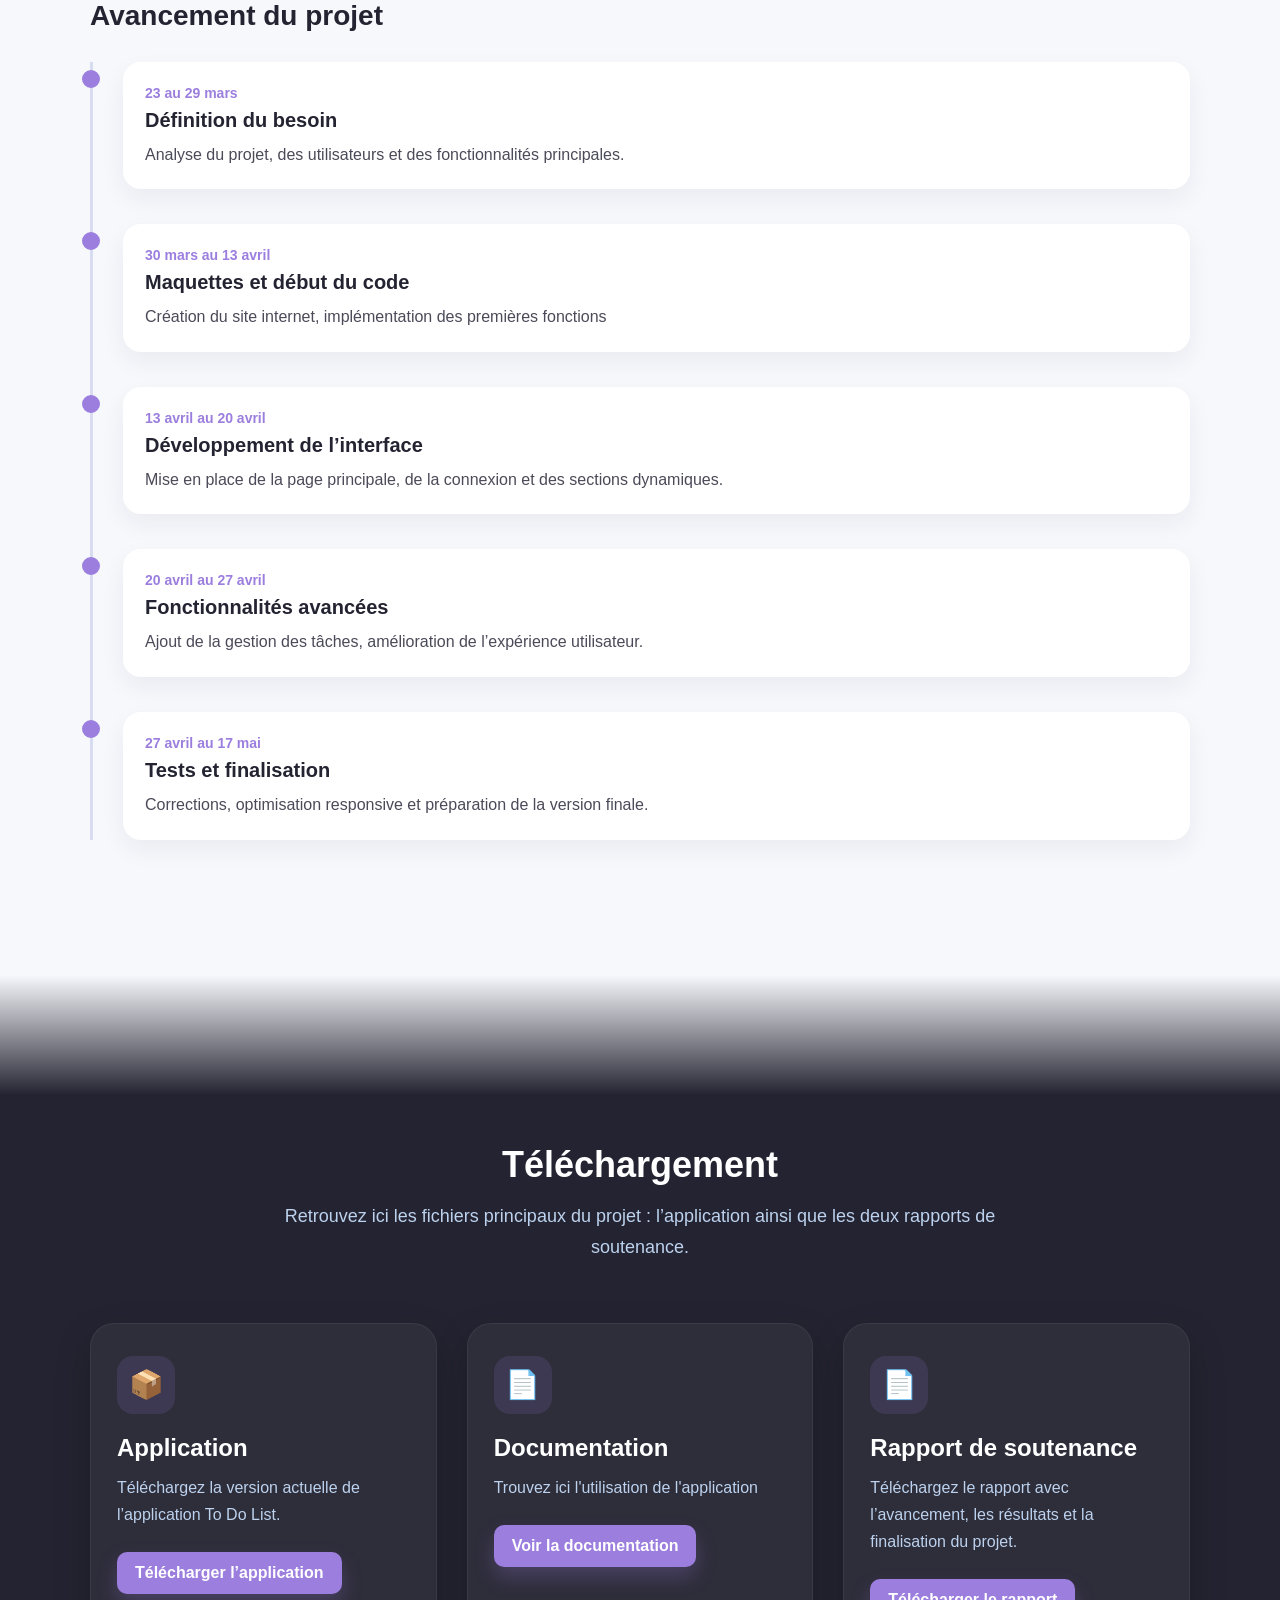
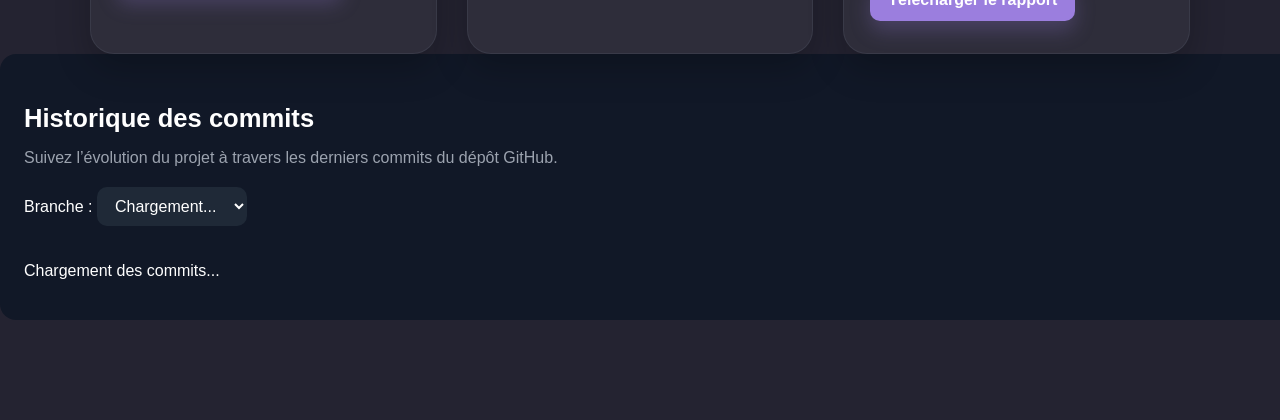
==== commit cf2d2858: "Refactor HTML structure and update script" ====
--- a/docs/index.html
+++ b/docs/index.html
@@ -139,7 +139,7 @@
 <header class="header">
     <div class="container">
         <div class="logo-container">
-            <img src="images/logo_v1.png" alt="Logo" class="logo">
+            <img src="images/icon.png" alt="Logo" class="logo">
             <span class="title">To Do</span>
         </div>
 
@@ -311,7 +311,7 @@
                 <p>
                     Téléchargez la version actuelle de l’application To Do List.
                 </p>
-                <a href="telechargements/application.zip" download class="download-btn-dark">
+                <a href="documents/Task_List.exe" download class="download-btn-dark">
                     Télécharger l’application
                 </a>
             </div>
@@ -334,7 +334,7 @@
                     Téléchargez le rapport avec l’avancement, les résultats
                     et la finalisation du projet.
                 </p>
-                <a href="telechargements/rapport_soutenance_2.pdf" download class="download-btn-dark">
+                <a href="documents/rapport_soutenance_2.pdf" download class="download-btn-dark">
                     Télécharger le rapport
                 </a>
             </div>
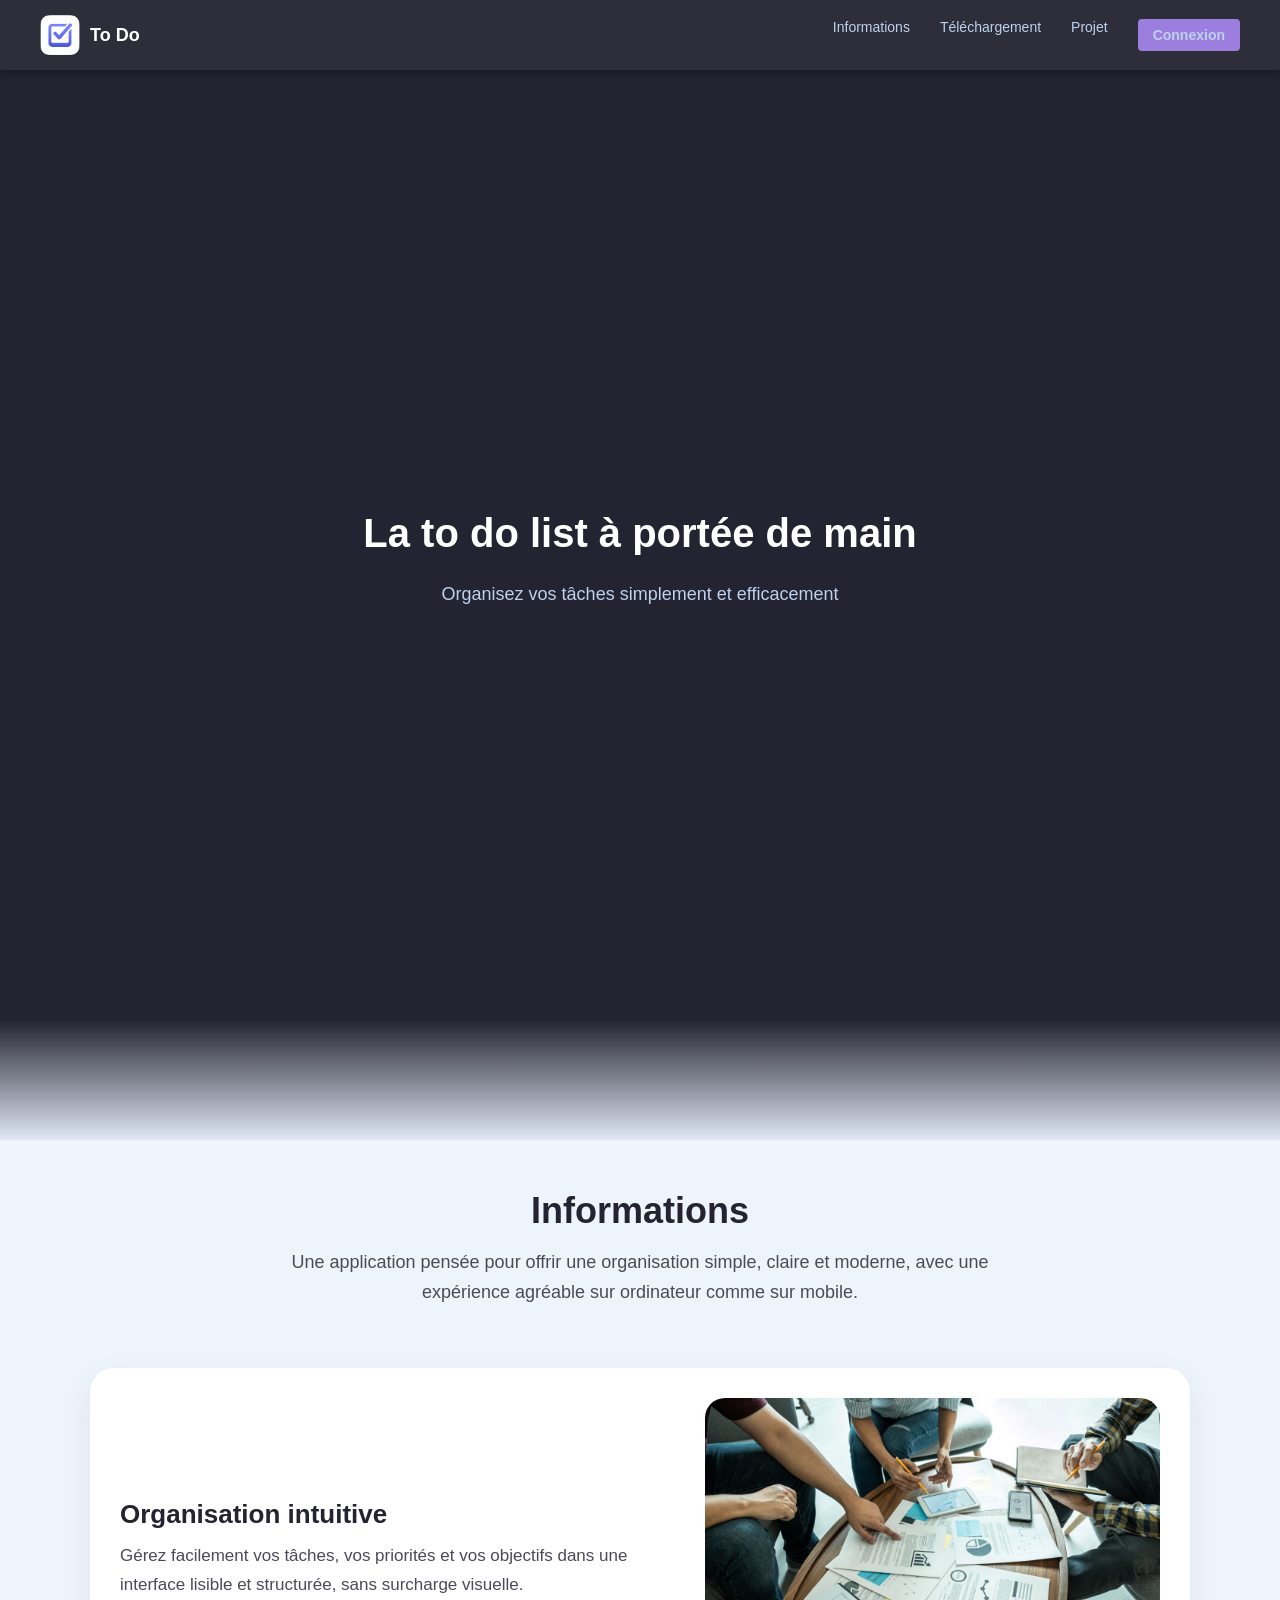
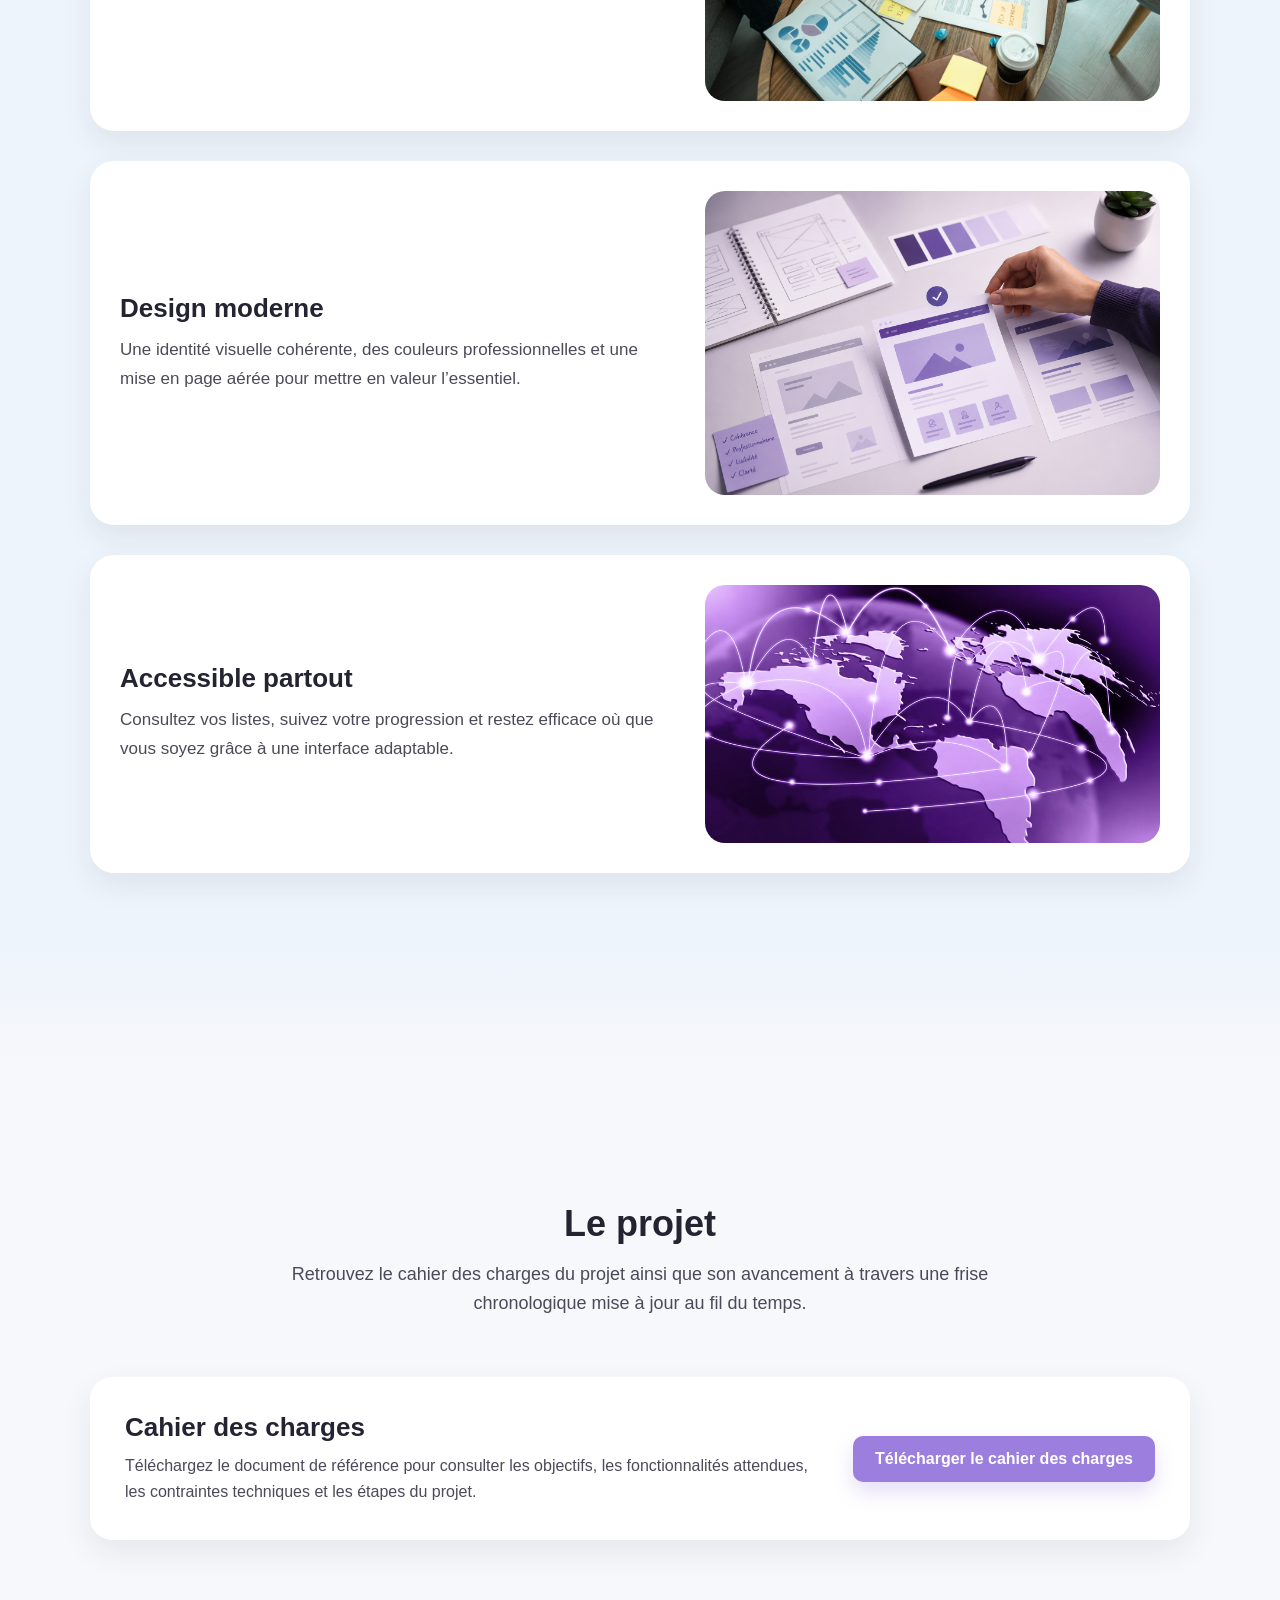
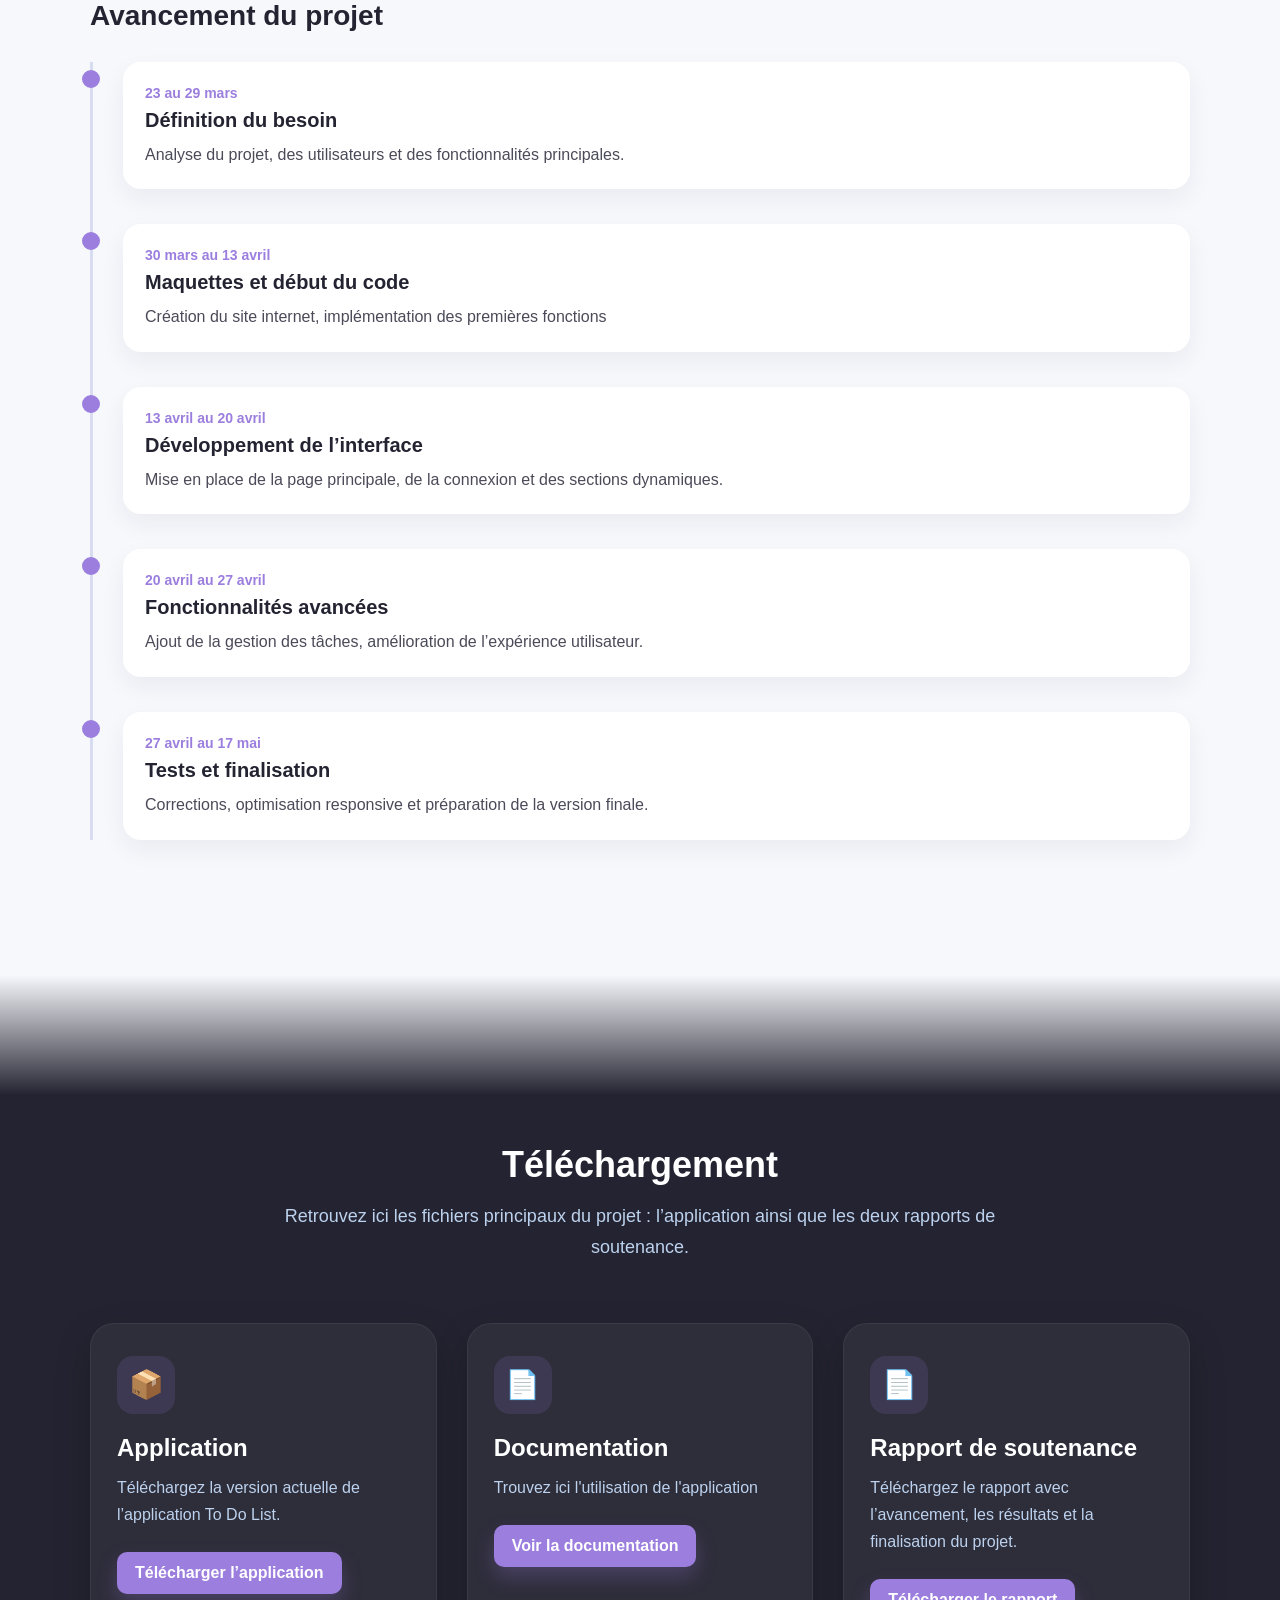
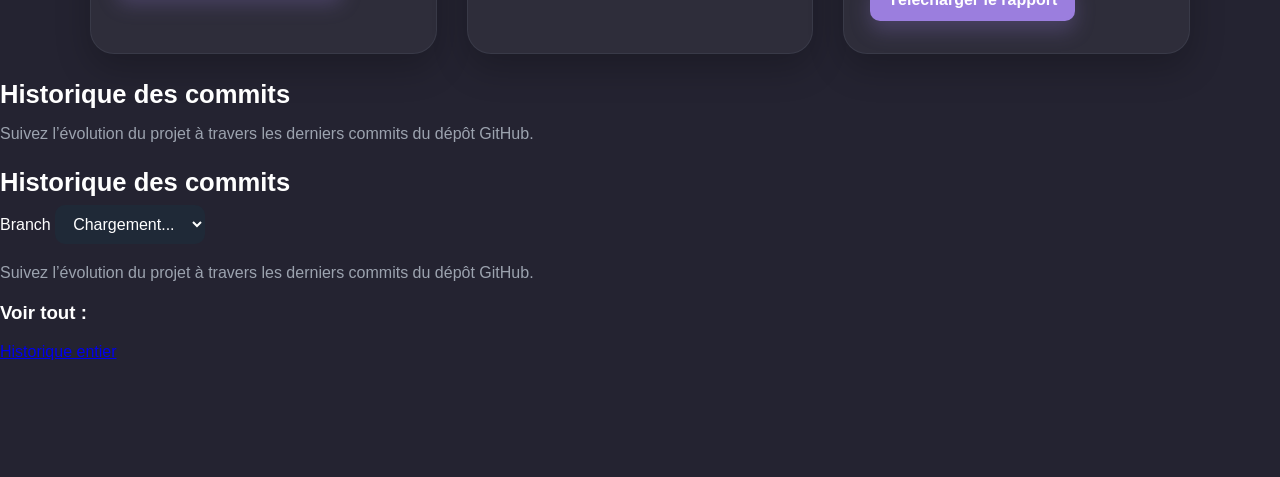
==== commit 2a2395d2: "Refactor GitHub API calls and improve error handling" ====
--- a/docs/index.html
+++ b/docs/index.html
@@ -8,133 +8,130 @@
 </head>
 
 <script>
-const OWNER = "S4Returnees";
-const REPO = "Task-List";
-
-const branchSelect = document.getElementById("branch-select");
-const commitList = document.getElementById("commit-list");
-
-async function loadBranches() {
-
-    commitList.innerHTML = "Chargement...";
-
-    const TOKEN = "TON_NOUVEAU_TOKEN";
-
-    const url = `https://api.github.com/repos/${OWNER}/${REPO}/branches`;
-
-    try {
-
-        const response = await fetch(url, {
-            headers: {
-                Authorization: `Bearer ${TOKEN}`
+document.addEventListener("DOMContentLoaded", () => {
+    const owner = "S4Returnees";
+    const repo = "Task-List";
+
+    const commitList = document.getElementById("commit-list");
+    const branchSelect = document.getElementById("branch-select");
+
+    if (!commitList) {
+        console.error("Élément #commit-list introuvable");
+        return;
+    }
+
+    if (!branchSelect) {
+        console.error("Élément #branch-select introuvable");
+        return;
+    }
+
+    async function loadBranches() {
+        try {
+            const response = await fetch(`https://api.github.com/repos/${owner}/${repo}/branches`, {
+                headers: {
+                    "Accept": "application/vnd.github+json"
+                }
+            });
+
+            if (!response.ok) {
+                throw new Error(`Erreur chargement branches : ${response.status}`);
             }
-        });
-
-        if (!response.ok) {
-            throw new Error(`Erreur GitHub : ${response.status}`);
+
+            const branches = await response.json();
+
+            if (!Array.isArray(branches) || branches.length === 0) {
+                branchSelect.innerHTML = `<option value="">Aucune branche</option>`;
+                return;
+            }
+
+            branchSelect.innerHTML = "";
+
+            branches.forEach(branch => {
+                const option = document.createElement("option");
+                option.value = branch.name;
+                option.textContent = branch.name;
+                branchSelect.appendChild(option);
+            });
+
+            const defaultBranch = branches.find(branch => branch.name === "main")
+                || branches.find(branch => branch.name === "master")
+                || branches[0];
+
+            branchSelect.value = defaultBranch.name;
+            await loadCommits(defaultBranch.name);
+
+        } catch (error) {
+            console.error(error);
+            branchSelect.innerHTML = `<option value="">Erreur</option>`;
+            commitList.innerHTML = "<p class='error-text'>Impossible de charger les branches.</p>";
         }
-
-        const branches = await response.json();
-
-        branchSelect.innerHTML = "";
-
-        branches.forEach(branch => {
-            const option = document.createElement("option");
-            option.value = branch.name;
-            option.textContent = branch.name;
-            branchSelect.appendChild(option);
-        });
-
-        if (branches.length > 0) {
-            loadCommits(branches[0].name);
+    }
+
+    async function loadCommits(branchName) {
+        commitList.innerHTML = "<p class='loading-text'>Chargement des commits...</p>";
+
+        try {
+            const response = await fetch(
+                `https://api.github.com/repos/${owner}/${repo}/commits?sha=${encodeURIComponent(branchName)}`,
+                {
+                    headers: {
+                        "Accept": "application/vnd.github+json"
+                    }
+                }
+            );
+
+            if (!response.ok) {
+                throw new Error(`Erreur API GitHub : ${response.status}`);
+            }
+
+            const commits = await response.json();
+
+            if (!Array.isArray(commits) || commits.length === 0) {
+                commitList.innerHTML = "<p class='loading-text'>Aucun commit trouvé pour cette branche.</p>";
+                return;
+            }
+
+            commitList.innerHTML = "";
+
+            commits.slice(0, 10).forEach(commit => {
+                const message = commit.commit?.message || "Message indisponible";
+                const author = commit.commit?.author?.name || "Auteur inconnu";
+                const dateRaw = commit.commit?.author?.date;
+                const date = dateRaw
+                    ? new Date(dateRaw).toLocaleDateString("fr-FR")
+                    : "Date inconnue";
+                const url = commit.html_url;
+
+                const item = document.createElement("div");
+                item.className = "commit-item";
+
+                item.innerHTML = `
+                    <div class="commit-message">${message}</div>
+                    <div class="commit-meta">
+                        ${author} • ${date}<br>
+                        <a href="${url}" target="_blank" rel="noopener noreferrer">Voir sur GitHub</a>
+                    </div>
+                `;
+
+                commitList.appendChild(item);
+            });
+
+        } catch (error) {
+            console.error(error);
+            commitList.innerHTML = "<p class='error-text'>Erreur lors du chargement des commits.</p>";
         }
-
-    } catch (error) {
-        console.error(error);
-
-        commitList.innerHTML = `
-            <p style="color:red;">
-                Impossible de charger les branches : ${error.message}
-            </p>
-        `;
     }
-}
-
-async function loadCommits(branchName) {
-
-    commitList.innerHTML = `
-        <p class="loading-text">
-            Chargement des commits...
-        </p>
-    `;
-
-    try {
-
-        const response = await fetch(
-            `https://api.github.com/repos/${OWNER}/${REPO}/commits?sha=${branchName}`
-        );
-
-        if (!response.ok) {
-            throw new Error(
-                `Erreur GitHub : ${response.status}`
-            );
+
+    branchSelect.addEventListener("change", () => {
+        const selectedBranch = branchSelect.value;
+        if (selectedBranch) {
+            loadCommits(selectedBranch);
         }
-
-        const commits = await response.json();
-
-        commitList.innerHTML = "";
-
-        commits.forEach(commit => {
-
-            const card = document.createElement("div");
-            card.className = "commit-card";
-
-            const date = new Date(
-                commit.commit.author.date
-            ).toLocaleString();
-
-            card.innerHTML = `
-                <div class="commit-message">
-                    ${commit.commit.message}
-                </div>
-
-                <div class="commit-meta">
-                    👤 ${commit.commit.author.name}<br>
-                    📅 ${date}
-                </div>
-
-                <a
-                    class="commit-link"
-                    href="${commit.html_url}"
-                    target="_blank"
-                >
-                    Voir le commit →
-                </a>
-            `;
-
-            commitList.appendChild(card);
-        });
-
-    } catch (error) {
-
-        console.error(error);
-
-        commitList.innerHTML = `
-            <p style="color:red;">
-                Impossible de charger les commits :
-                ${error.message}
-            </p>
-        `;
-    }
-}
-
-branchSelect.addEventListener("change", (e) => {
-    loadCommits(e.target.value);
+    });
+
+    loadBranches();
 });
-
-loadBranches();
 </script>
-
 <body>
 <header class="header">
     <div class="container">
@@ -334,33 +331,37 @@
                     Téléchargez le rapport avec l’avancement, les résultats
                     et la finalisation du projet.
                 </p>
-                <a href="documents/rapport_soutenance_2.pdf" download class="download-btn-dark">
+                <a href="documents/report.pdf" download class="download-btn-dark">
                     Télécharger le rapport
                 </a>
             </div>
         </div>
     </div>
-<div class="github-history">
     <div class="github-history-header">
+    <h3>Historique des commits</h3>
+    <p>Suivez l’évolution du projet à travers les derniers commits du dépôt GitHub.</p>
+</div>
+    <div class="github-history-header">
+    <div class="github-history-top">
         <h3>Historique des commits</h3>
-        <p>
-            Suivez l’évolution du projet à travers les derniers commits du dépôt GitHub.
-        </p>
-    </div>
-
-    <!-- Sélection de branche -->
-    <div class="branch-selector">
-        <label for="branch-select">Branche :</label>
-
-        <select id="branch-select">
-            <option>Chargement...</option>
-        </select>
-    </div>
-
-    <!-- Liste scrollable -->
-    <div id="commit-list" class="commit-list">
-        <p class="loading-text">Chargement des commits...</p>
-    </div>
+
+        <div class="branch-selector">
+            <label for="branch-select">Branch</label>
+            <select id="branch-select">
+                <option value="">Chargement...</option>
+            </select>
+        </div>
+    </div>
+
+    <p>Suivez l’évolution du projet à travers les derniers commits du dépôt GitHub.</p>
+</div>
+<div class="github-history-under">
+    <h3>Voir tout :</h3>
+    <p>
+        <a id="full-history-link" href="https://github.com/S4Returnees/Task-List/commits" target="_blank" rel="noopener noreferrer">
+            Historique entier
+        </a>
+    </p>
 </div>
 </section>
 
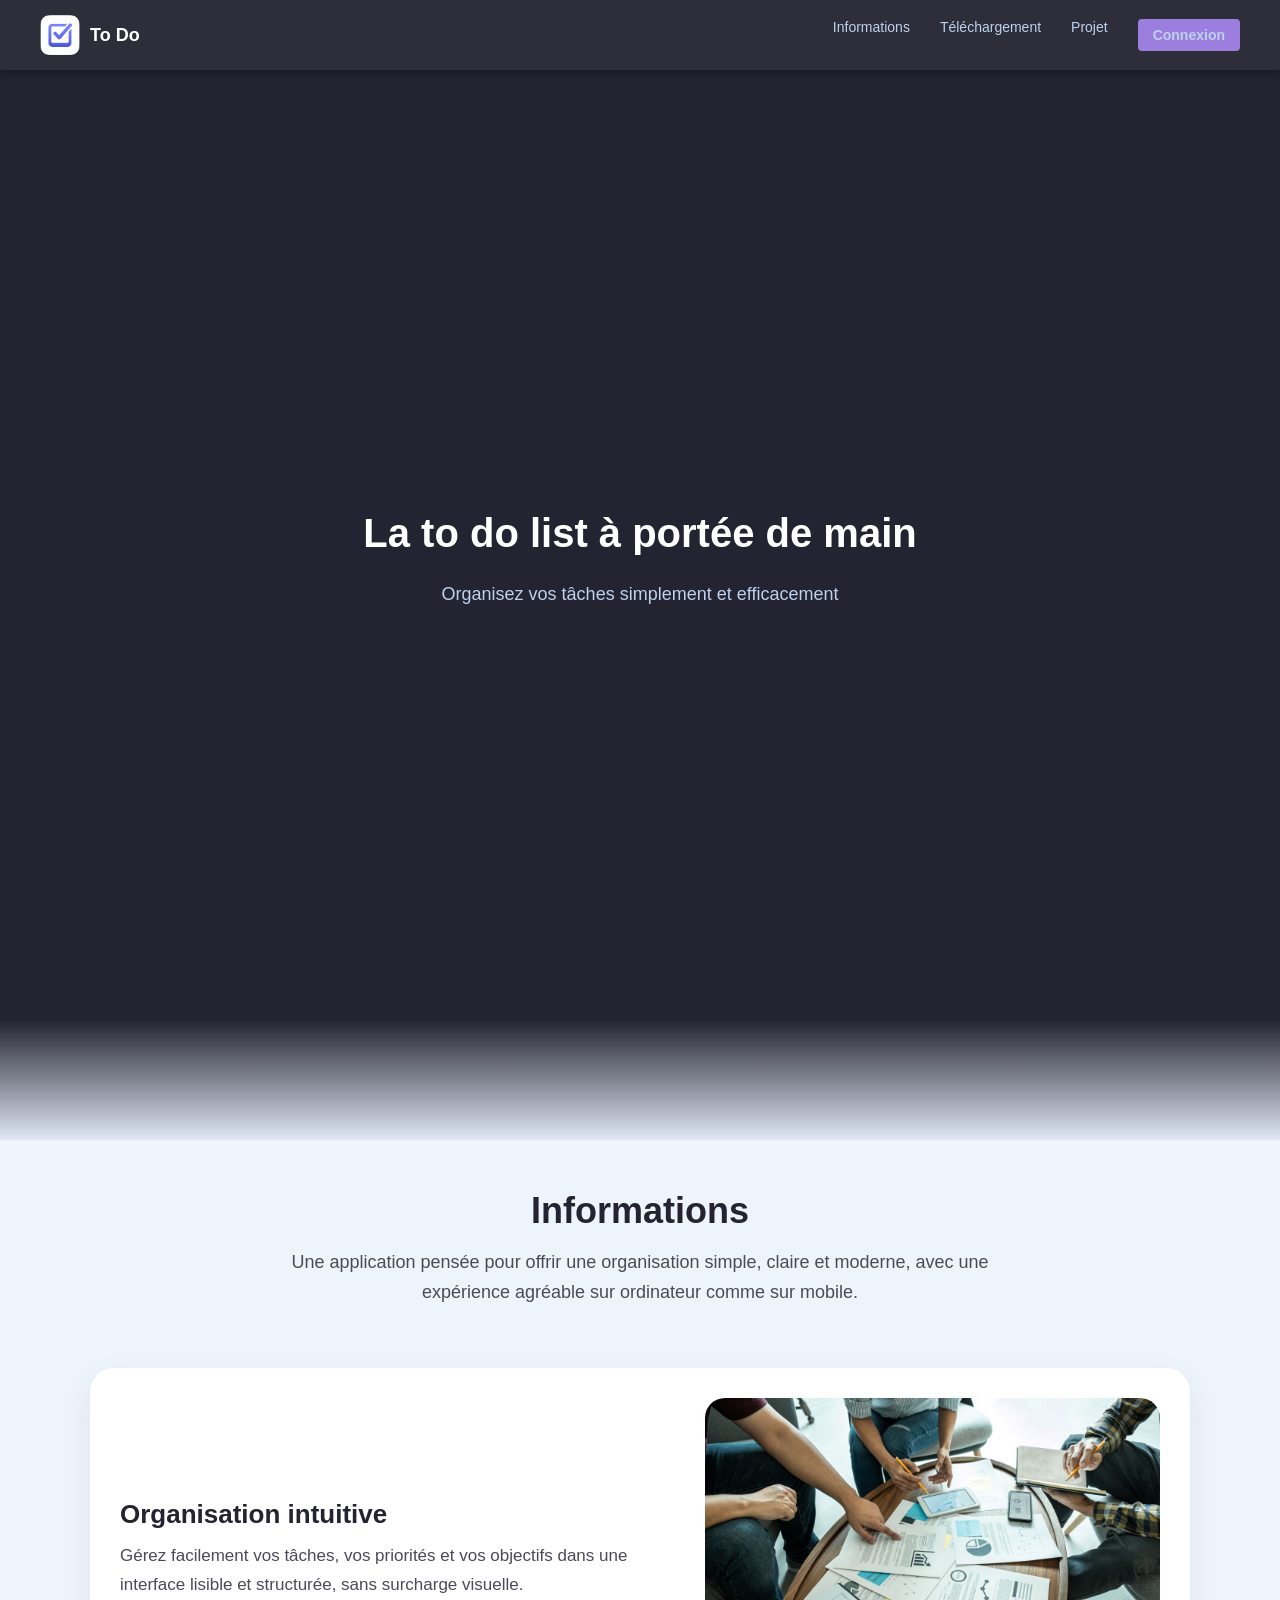
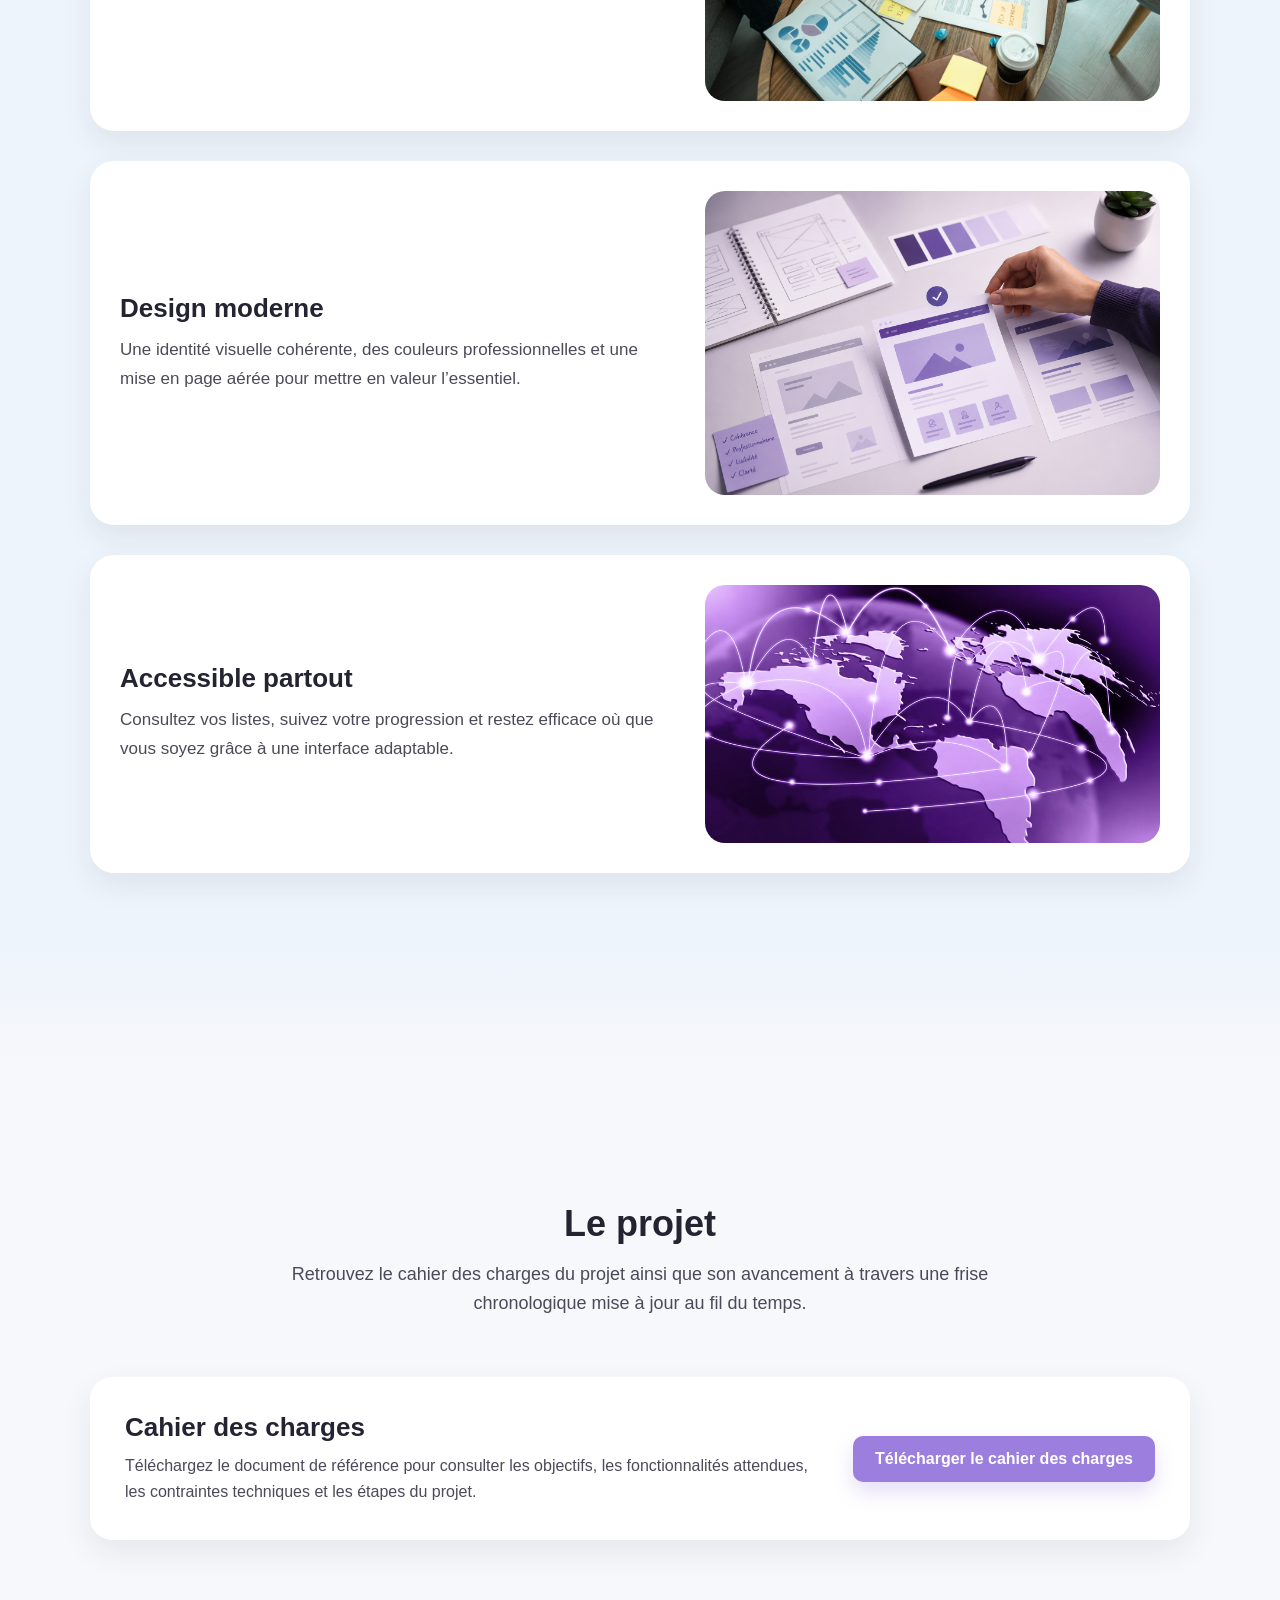
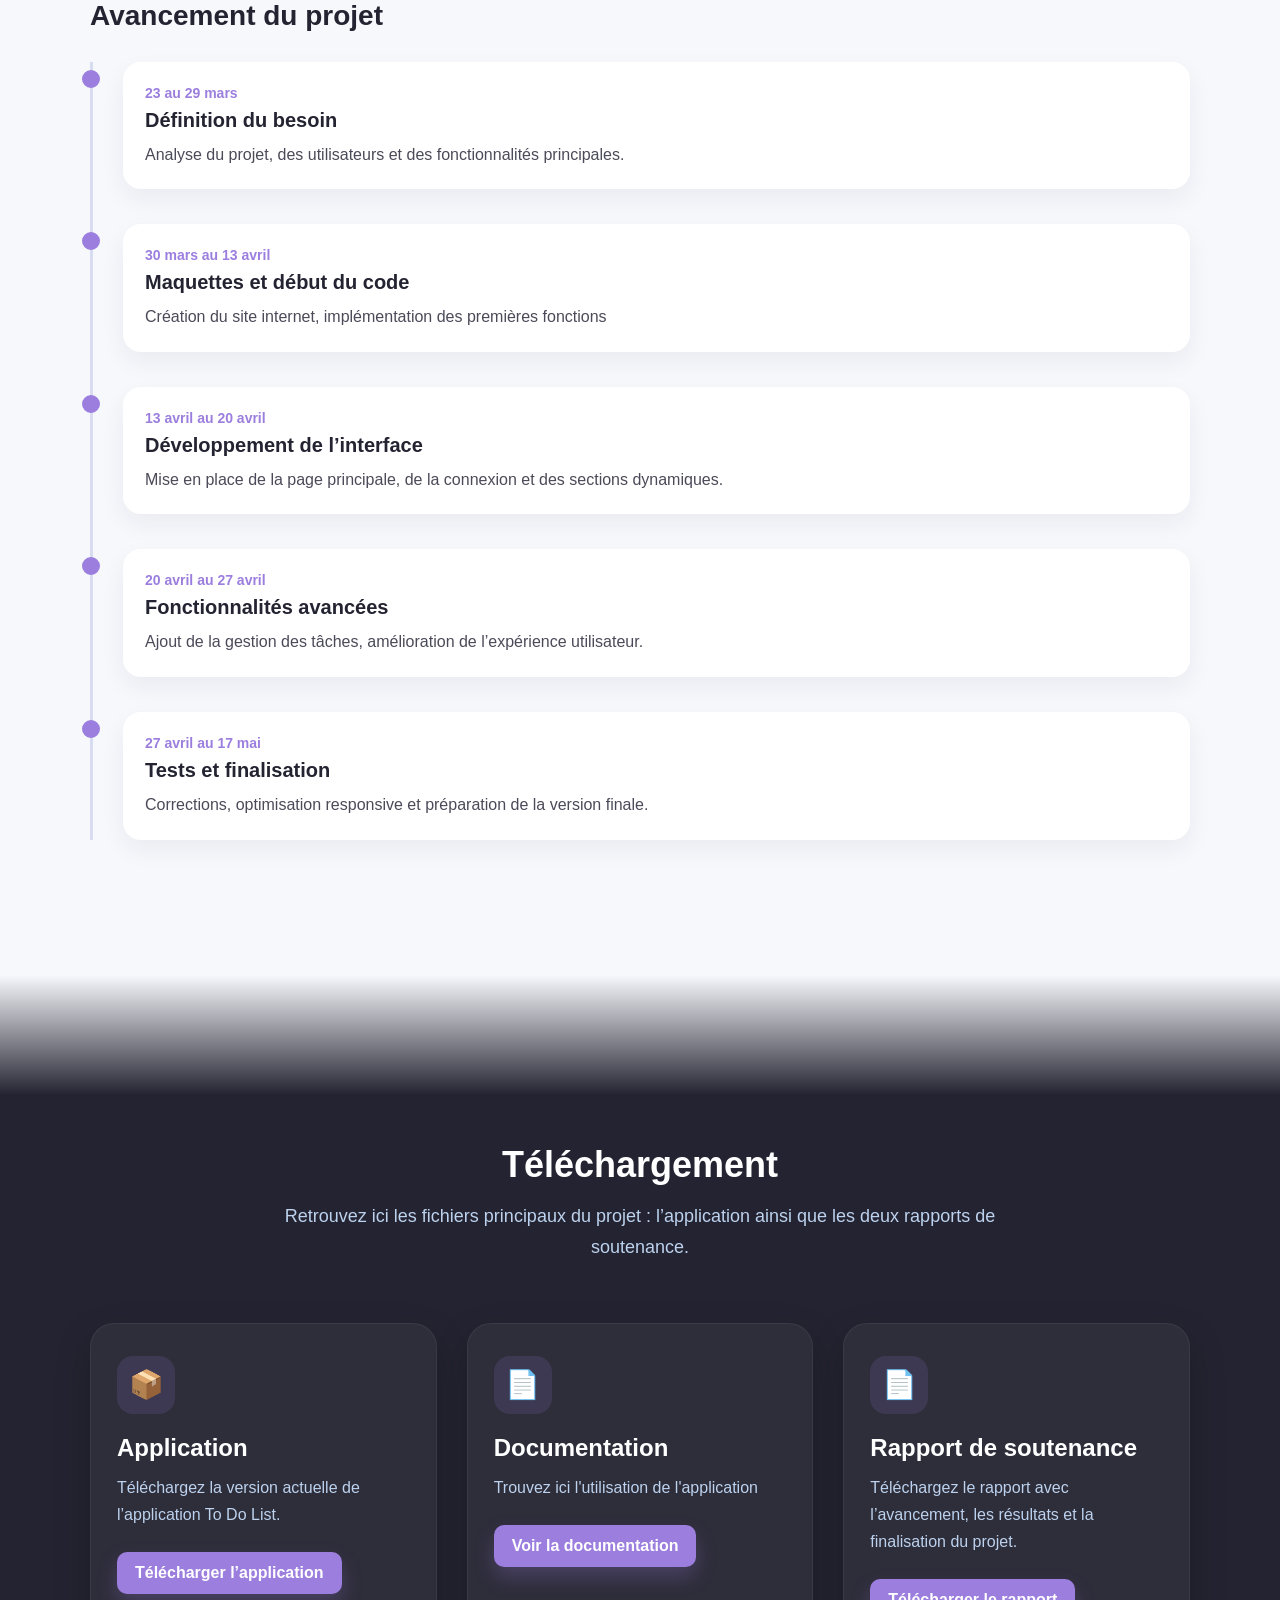
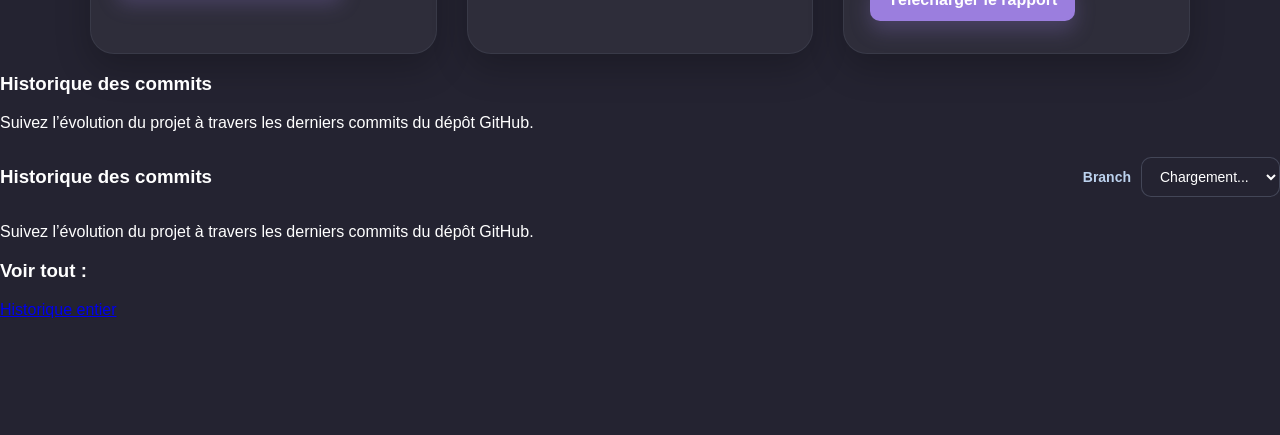
==== commit 8e87b5f9: "Update index.html" ====
--- a/docs/index.html
+++ b/docs/index.html
@@ -354,6 +354,7 @@
     </div>
 
     <p>Suivez l’évolution du projet à travers les derniers commits du dépôt GitHub.</p>
+    <body onload="loadCommits(Branch)">
 </div>
 <div class="github-history-under">
     <h3>Voir tout :</h3>
--- a/docs/style.css
+++ b/docs/style.css
@@ -507,86 +507,38 @@
         padding: 26px 22px;
     }
 }
-.github-history {
-    background: #111827;
-    border-radius: 16px;
-    padding: 24px;
-    color: white;
-    width: 100%;
-}
-
-.github-history-header h3 {
-    margin-bottom: 8px;
-    font-size: 1.6rem;
-}
-
-.github-history-header p {
-    color: #9ca3af;
-    margin-bottom: 20px;
+.github-history-top {
+    display: flex;
+    justify-content: space-between;
+    align-items: center;
+    gap: 20px;
+    flex-wrap: wrap;
 }
 
 .branch-selector {
-    margin-bottom: 20px;
-}
-
-#branch-select {
+    display: flex;
+    align-items: center;
+    gap: 10px;
+}
+
+.branch-selector label {
+    color: #bcd2ee;
+    font-size: 14px;
+    font-weight: 600;
+}
+
+.branch-selector select {
+    background: #242331;
+    color: white;
+    border: 1px solid rgba(188, 210, 238, 0.2);
+    border-radius: 10px;
     padding: 10px 14px;
-    border-radius: 10px;
-    border: none;
-    background: #1f2937;
-    color: white;
-    font-size: 1rem;
-}
-
-.commit-list {
-    max-height: 500px;
-    overflow-y: auto;
-    display: flex;
-    flex-direction: column;
-    gap: 14px;
-    padding-right: 10px;
-}
-
-/* Scrollbar custom */
-.commit-list::-webkit-scrollbar {
-    width: 8px;
-}
-
-.commit-list::-webkit-scrollbar-thumb {
-    background: #374151;
-    border-radius: 10px;
-}
-
-.commit-card {
-    background: #1f2937;
-    padding: 16px;
-    border-radius: 14px;
-    transition: 0.2s ease;
-}
-
-.commit-card:hover {
-    transform: translateY(-2px);
-    background: #263244;
-}
-
-.commit-message {
-    font-weight: bold;
-    margin-bottom: 10px;
-    color: #fff;
-}
-
-.commit-meta {
-    font-size: 0.9rem;
-    color: #9ca3af;
-}
-
-.commit-link {
-    display: inline-block;
-    margin-top: 10px;
-    color: #60a5fa;
-    text-decoration: none;
-}
-
-.commit-link:hover {
-    text-decoration: underline;
-}+    font-size: 14px;
+    outline: none;
+    cursor: pointer;
+}
+
+.branch-selector select:focus {
+    border-color: #9b7ede;
+    box-shadow: 0 0 0 3px rgba(155, 126, 222, 0.15);
+}
